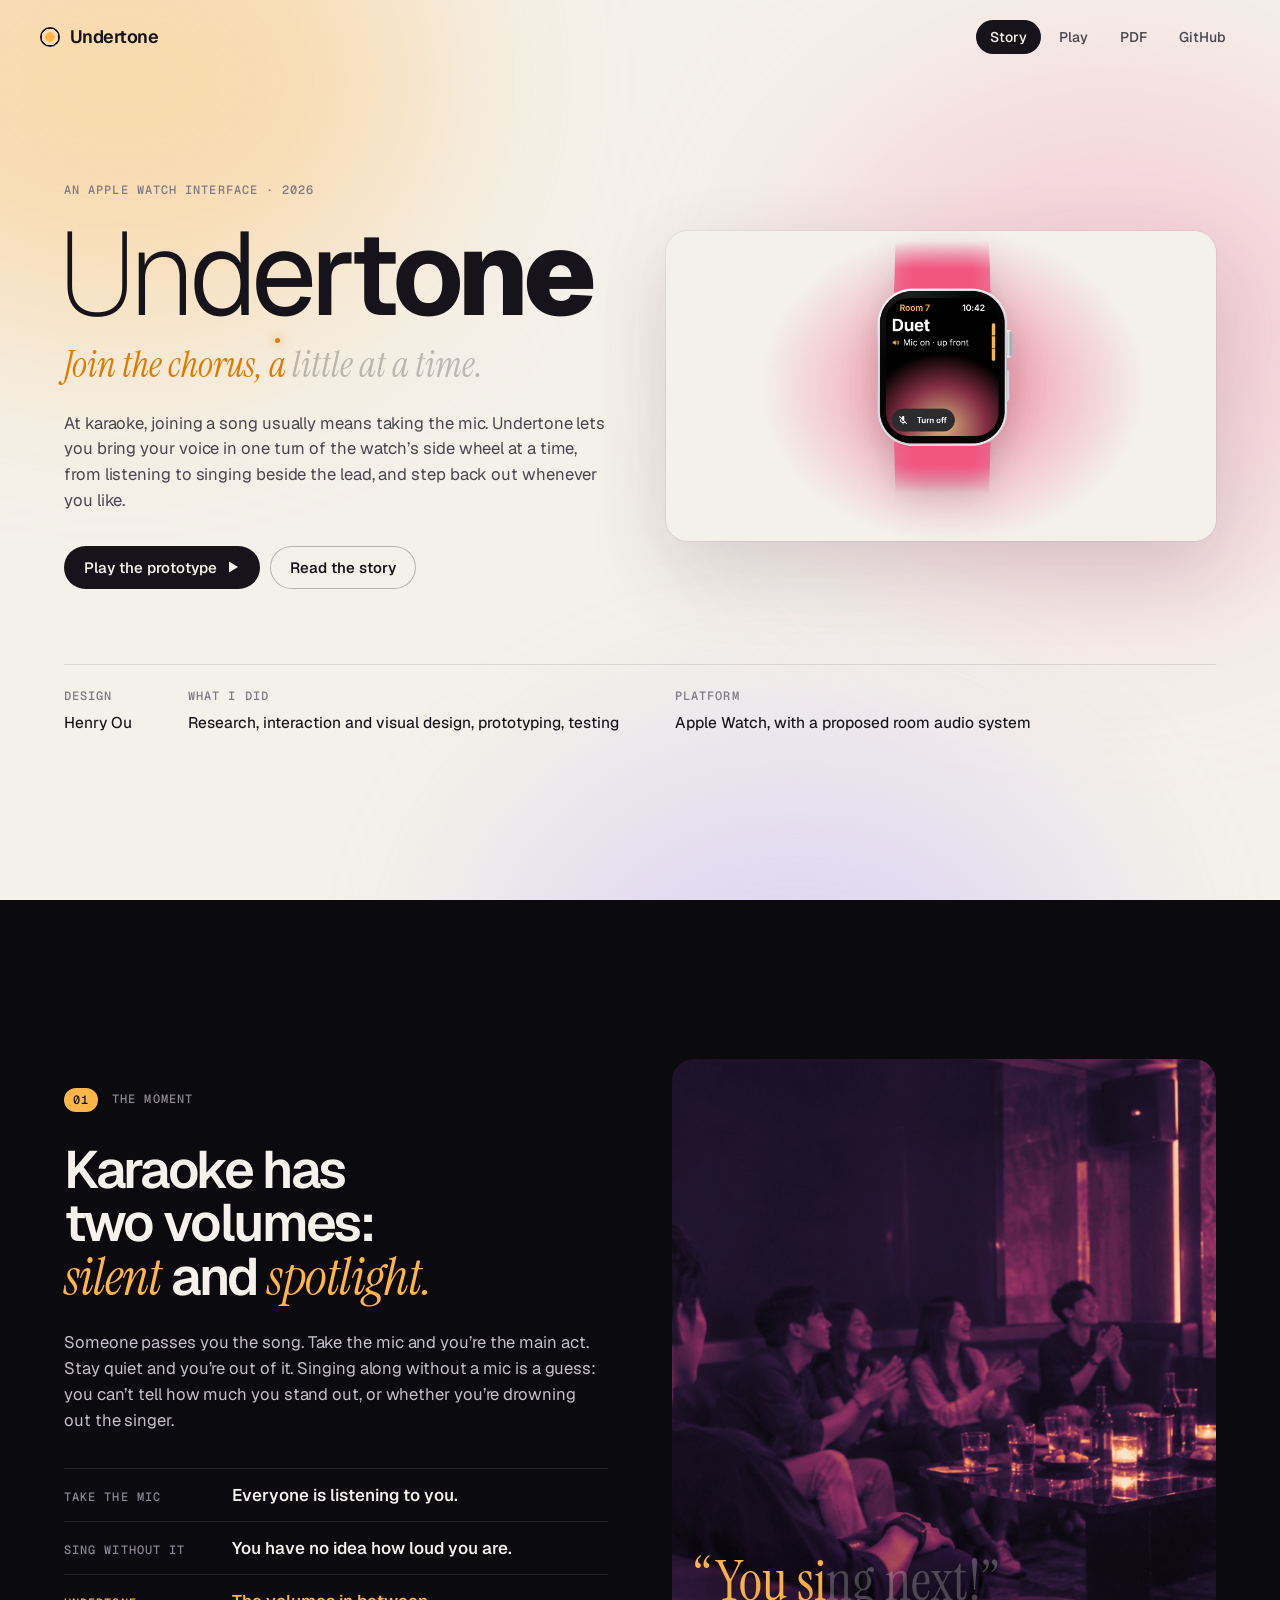
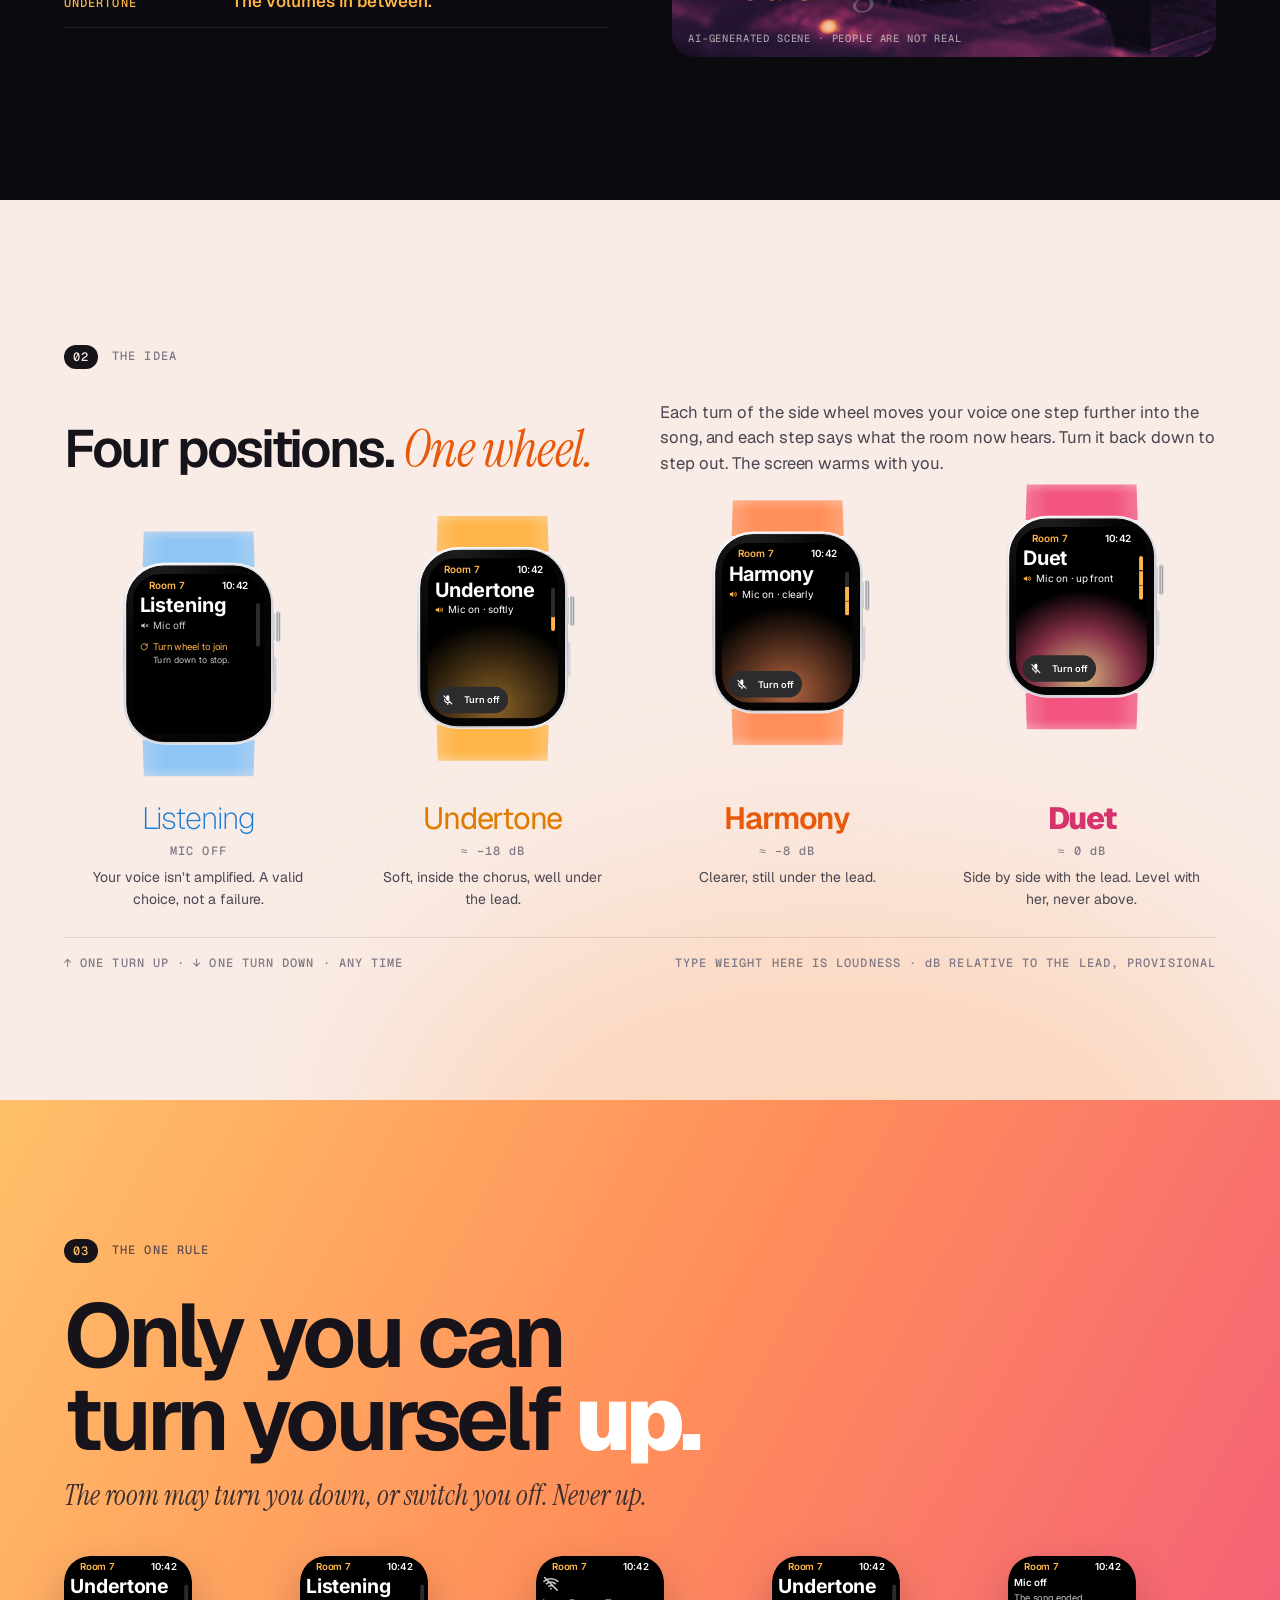
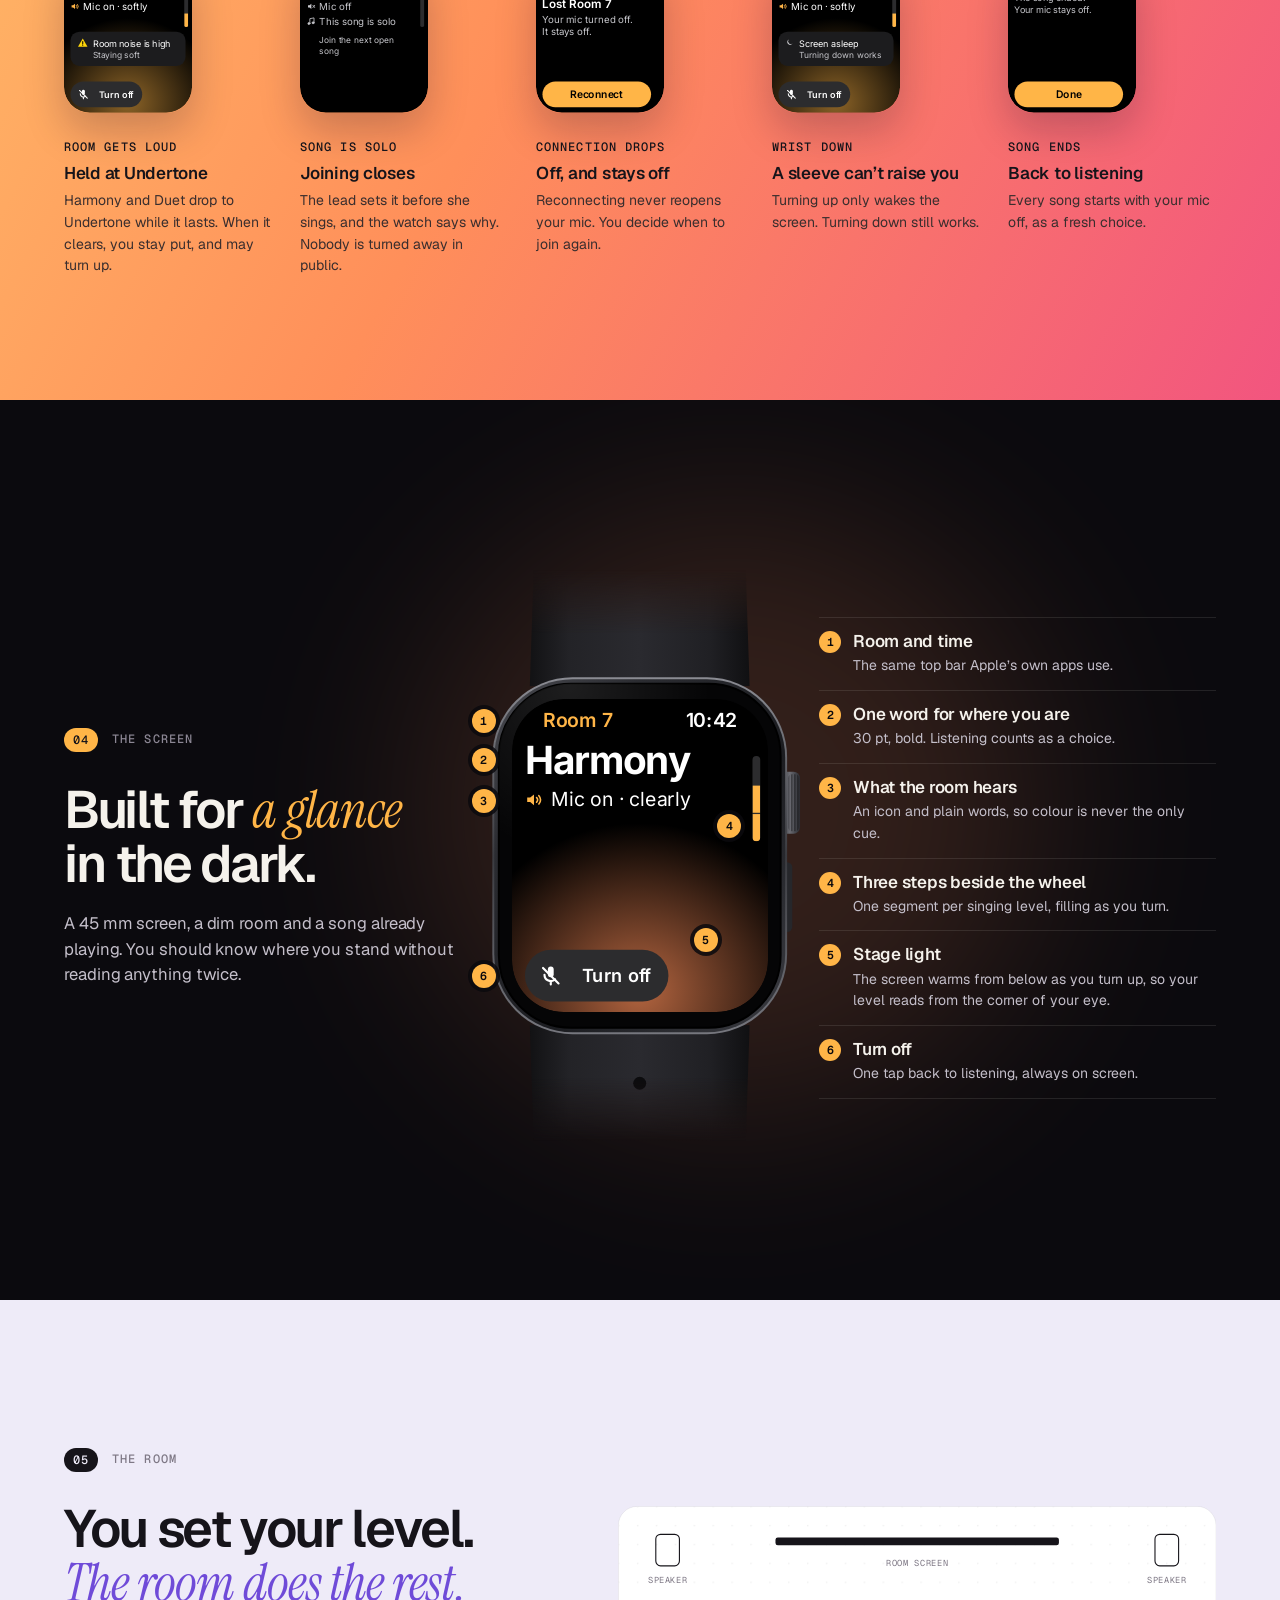
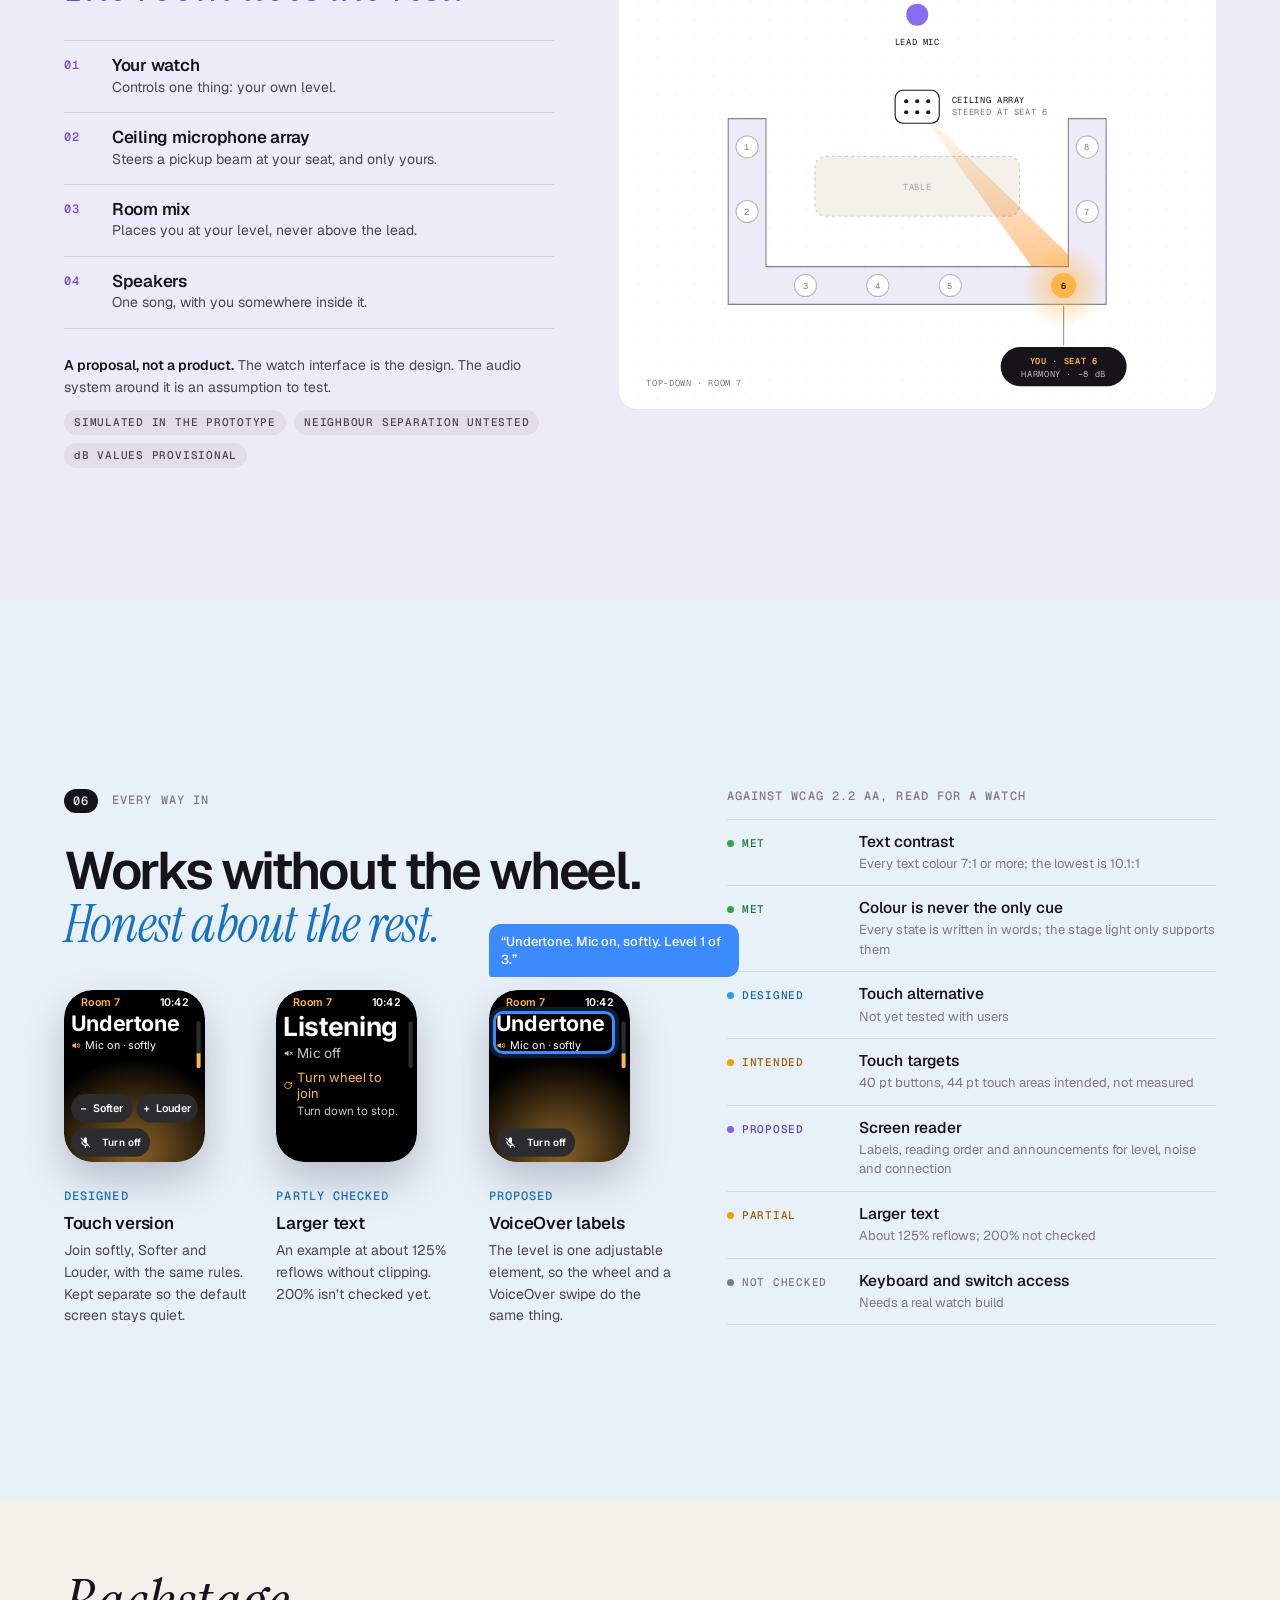
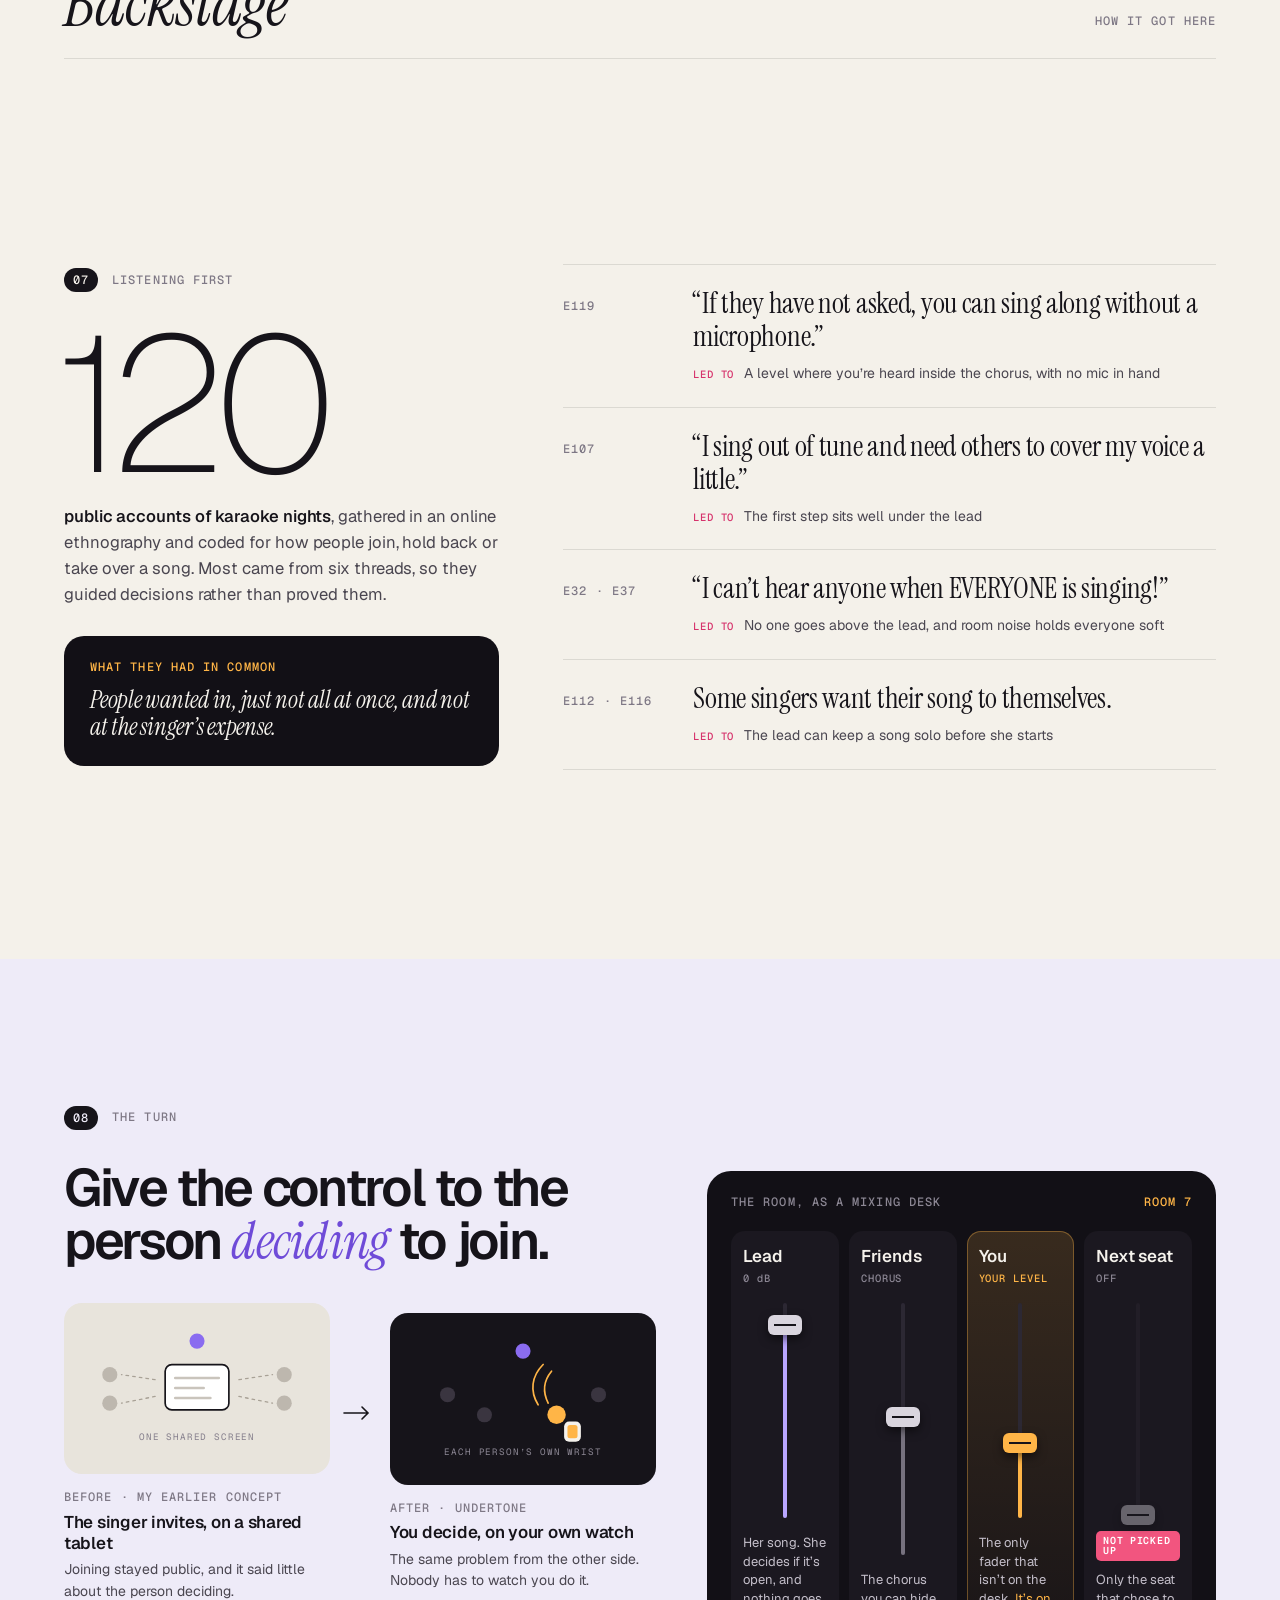
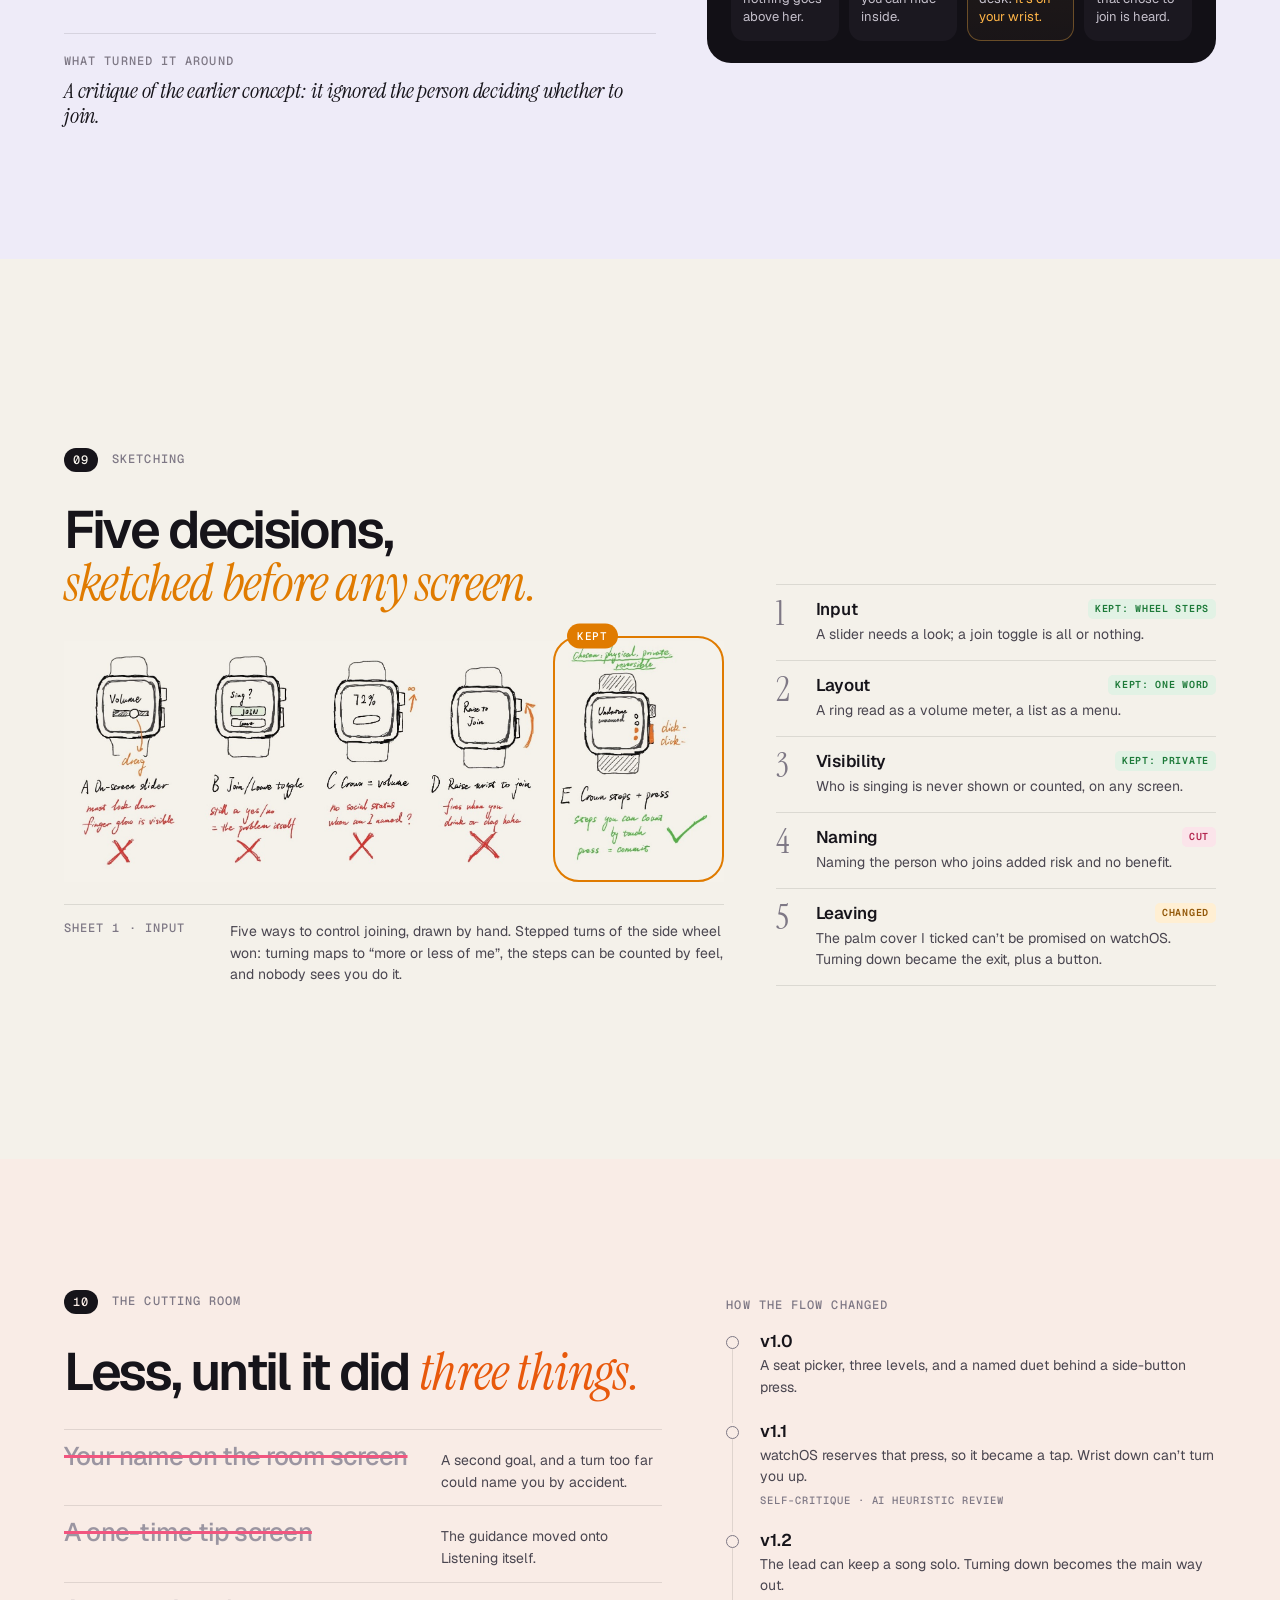
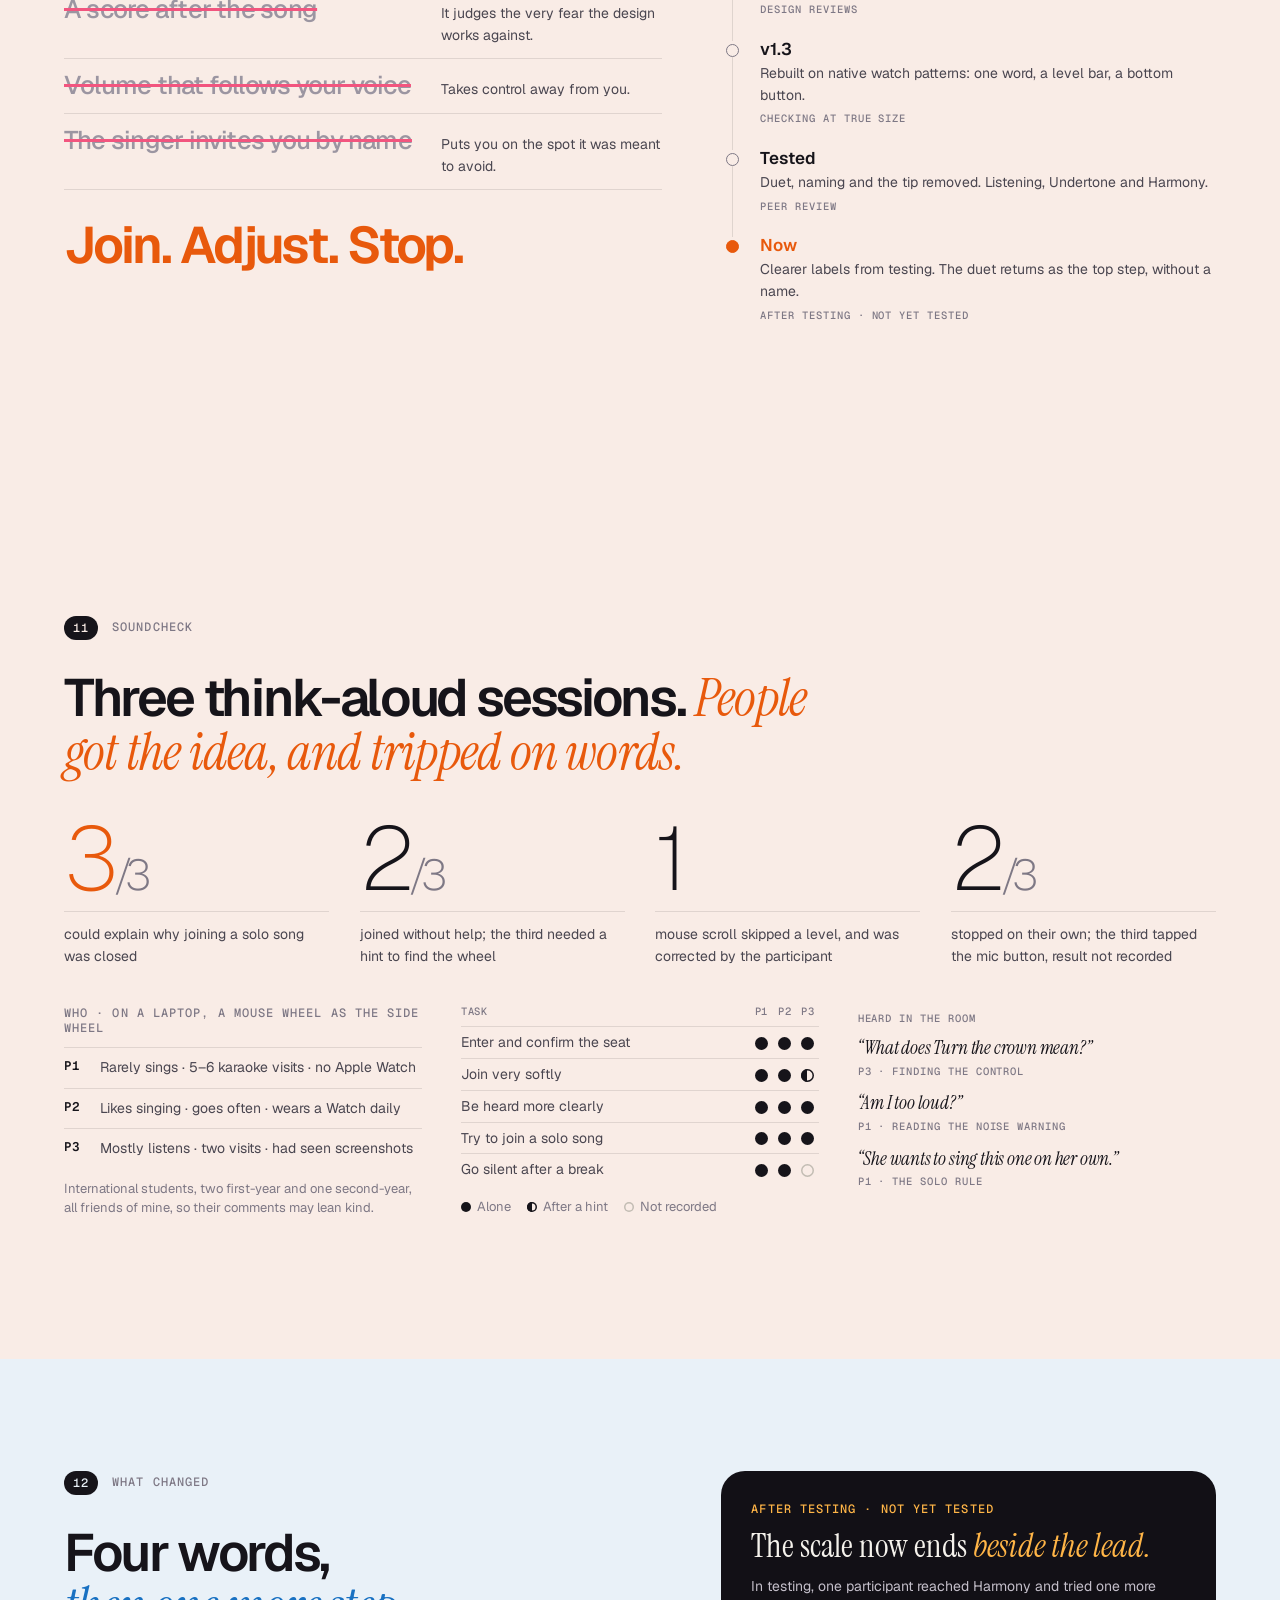
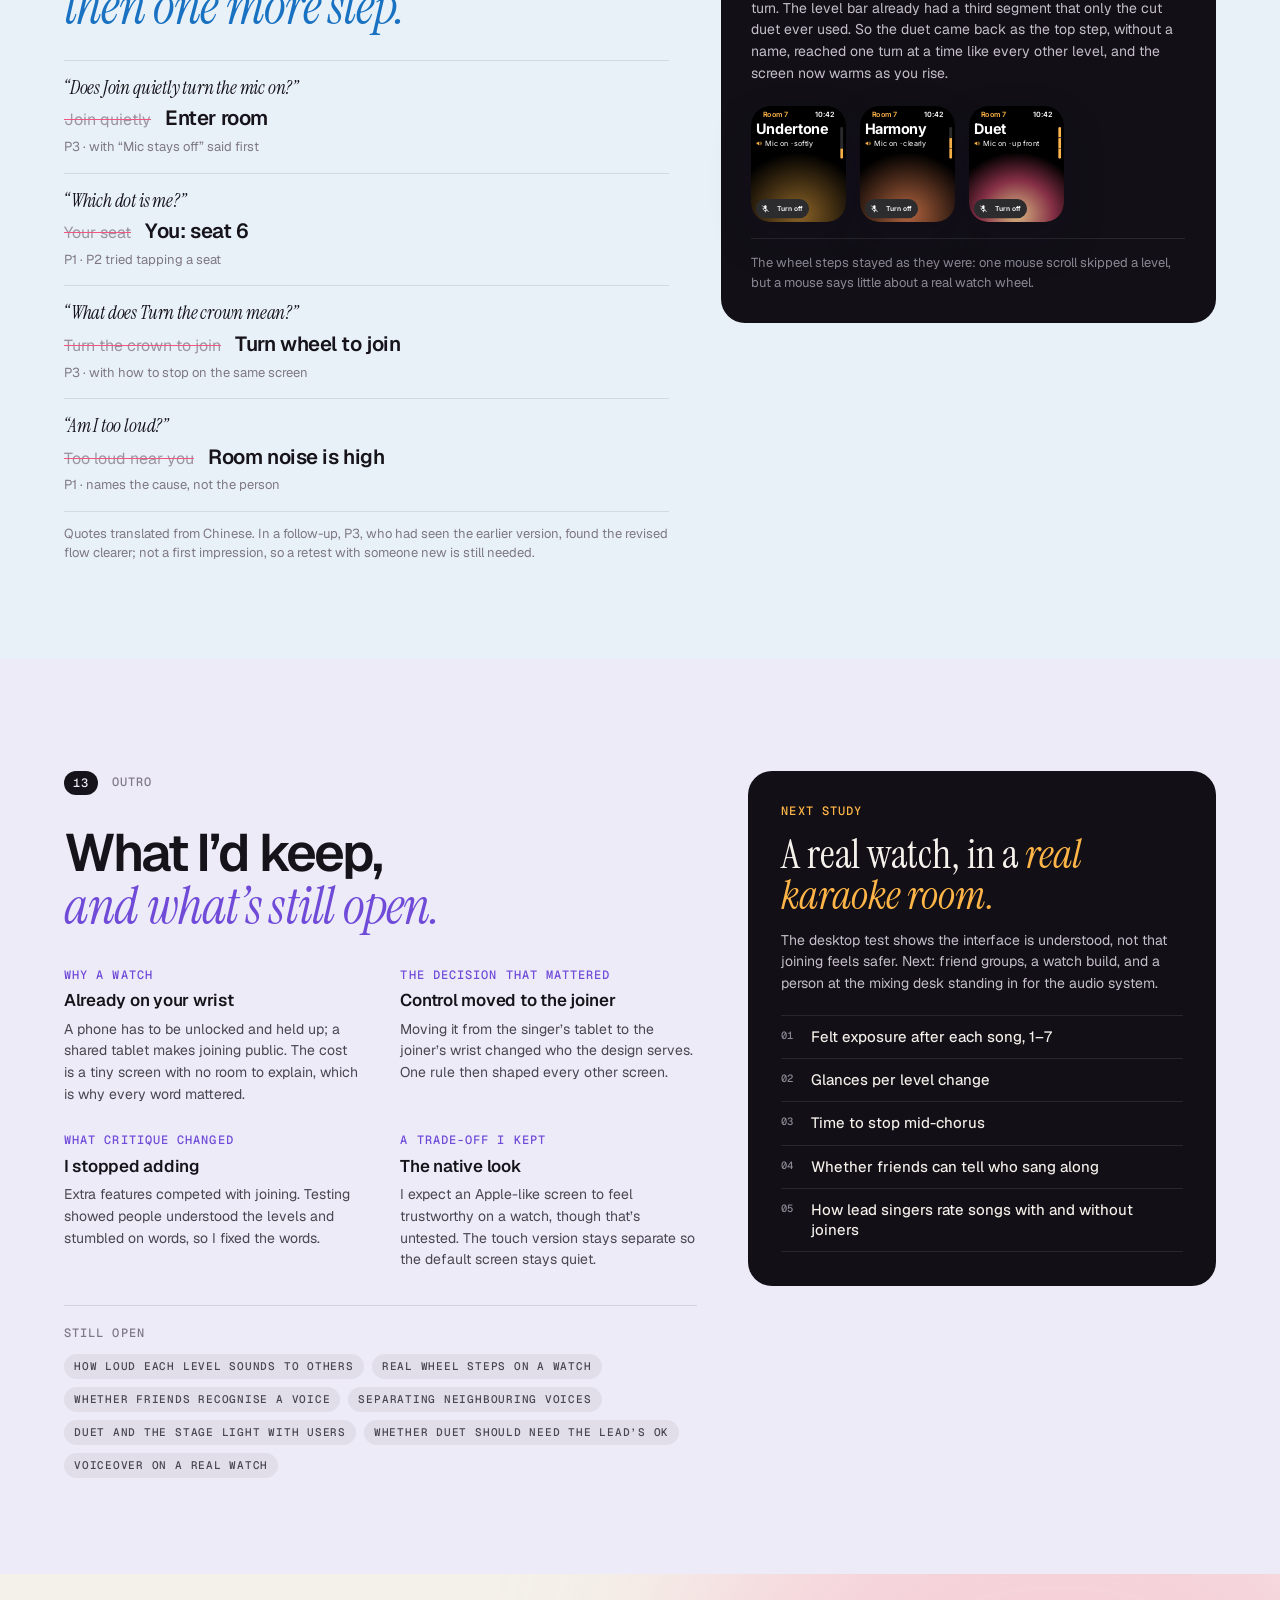
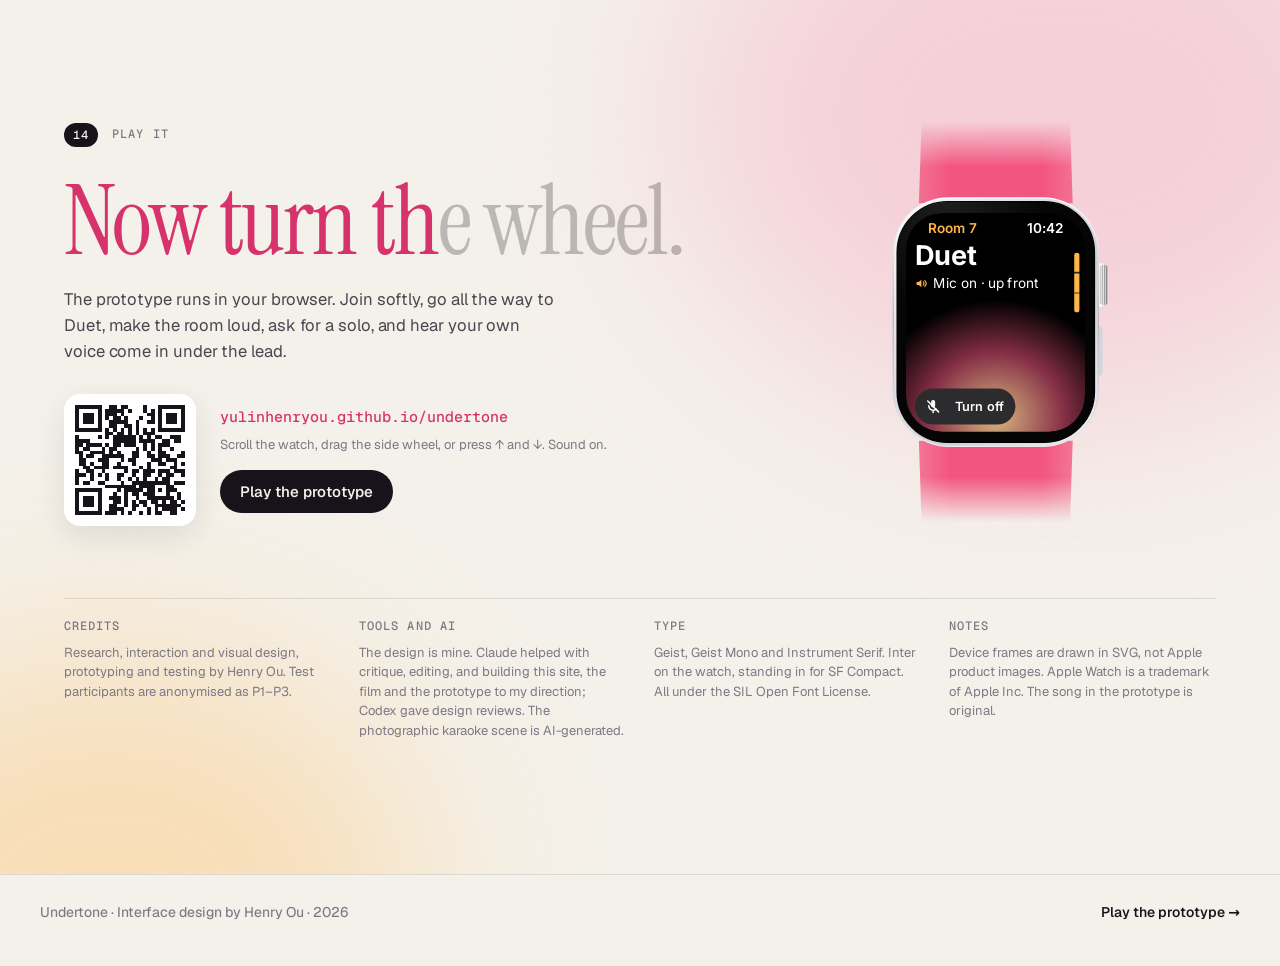
==== docs/index.html @ c82d3eff "Undertone: an Apple Watch interface for joining karaoke a little at a time The story (docs/index.htm" ====
<!doctype html>
<html lang="en">
<head>
<meta charset="utf-8">
<meta name="viewport" content="width=device-width, initial-scale=1">
<title>Undertone · Join the chorus, a little at a time</title>
<meta name="description" content="Undertone is an Apple Watch interface for karaoke. Turn the side wheel to bring your voice into a song one step at a time, from listening to singing beside the lead. A case study by Henry Ou.">
<meta name="author" content="Henry Ou">
<meta property="og:title" content="Undertone · Join the chorus, a little at a time">
<meta property="og:description" content="An Apple Watch interface for karaoke, designed by Henry Ou. Four positions, one wheel, and only you can turn yourself up.">
<meta property="og:image" content="https://yulinhenryou.github.io/undertone/assets/img/og.png">
<meta property="og:url" content="https://yulinhenryou.github.io/undertone/">
<meta name="twitter:card" content="summary_large_image">
<link rel="icon" href="data:image/svg+xml,%3Csvg xmlns='http://www.w3.org/2000/svg' viewBox='0 0 32 32'%3E%3Ccircle cx='16' cy='16' r='15' fill='%230B0A0E'/%3E%3Ccircle cx='16' cy='16' r='6' fill='%23FFB547'/%3E%3C/svg%3E">
<link rel="stylesheet" href="assets/fonts.css">
<link rel="stylesheet" href="assets/site.css">
<link rel="stylesheet" href="assets/story.css">
</head>
<body class="story">
<header class="top lt">
  <a class="brand" href="./"><i></i>Undertone</a>
  <nav><a class="act" href="./">Story</a><a href="play/">Play</a><a href="undertone-case-study.pdf">PDF</a><a href="https://github.com/yulinhenryou/undertone">GitHub</a></nav>
</header>

<main>

<!-- 00 · COVER -->
<section class="sec light s-cover" id="top">
  <div class="glow" style="width:640px;height:520px;left:-200px;top:-180px;background:#FFC069;opacity:.45"></div>
  <div class="glow" style="width:620px;height:520px;right:-140px;top:8%;background:#F7A8C4;opacity:.42"></div>
  <div class="glow" style="width:620px;height:460px;left:38%;bottom:-300px;background:#B9A6FF;opacity:.32"></div>
  <div class="in">
    <div>
      <p class="mono">An Apple Watch interface · 2026</p>
      <h1 class="h1 vol" data-from="140" data-to="860">Undertone</h1>
      <p class="tagline ky" data-fill=".52">Join the chorus, a little at a time.</p>
      <p class="lede">At karaoke, joining a song usually means taking the mic. Undertone lets you bring your voice in one turn of the watch’s side wheel at a time, from listening to singing beside the lead, and step back out whenever you like.</p>
      <div class="btns web"><a class="btn" href="play/">Play the prototype <svg viewBox="0 0 14 14" fill="currentColor"><path d="M3 1.5v11l9-5.5z"/></svg></a><a class="btn ghost" href="#moment">Read the story</a></div>
    </div>
    <div>
      <div class="film"><video id="film" src="assets/film/undertone.mp4" poster="assets/film/poster.jpg" autoplay muted loop playsinline aria-label="A 34-second film of Undertone: the watch turns from Listening to Undertone, Harmony and Duet, the room gets loud, then back to listening."></video></div>
    </div>
    <div class="meta"><div><span class="mono">Design</span><b>Henry Ou</b></div><div><span class="mono">What I did</span><b>Research, interaction and visual design, prototyping, testing</b></div><div><span class="mono">Platform</span><b>Apple Watch, with a proposed room audio system</b></div></div>
  </div>
</section>

<!-- 01 · THE MOMENT -->
<section class="sec s-moment" id="moment">
  <div class="in">
    <div class="rv">
      <div class="lab"><b>01</b><span class="mono">The moment</span></div>
      <h2 class="h2">Karaoke has two volumes: <em>silent</em> and <em>spotlight.</em></h2>
      <p class="lede">Someone passes you the song. Take the mic and you’re the main act. Stay quiet and you’re out of it. Singing along without a mic is a guess: you can’t tell how much you stand out, or whether you’re drowning out the singer.</p>
      <div class="opts">
        <div class="opt"><span class="mono">Take the mic</span><b>Everyone is listening to you.</b></div>
        <div class="opt"><span class="mono">Sing without it</span><b>You have no idea how loud you are.</b></div>
        <div class="opt y"><span class="mono" style="color:var(--amber)">Undertone</span><b>The volumes in between.</b></div>
      </div>
    </div>
    <div class="ph rv"><p class="lyr ky" data-fill=".42" data-ball="no">“You sing next!”</p><span class="ai">AI-generated scene · people are not real</span></div>
  </div>
</section>

<!-- 02 · FOUR POSITIONS -->
<section class="sec light t-blush s-idea" id="idea">
  <div class="glow" style="width:900px;height:520px;left:30%;bottom:-300px;background:#FFB27A;opacity:.35"></div>
  <div class="in">
    <div class="lab"><b>02</b><span class="mono">The idea</span></div>
    <div class="head rv">
      <h2 class="h2">Four positions. <em>One wheel.</em></h2>
      <p class="lede">Each turn of the side wheel moves your voice one step further into the song, and each step says what the room now hears. Turn it back down to step out. The screen warms with you.</p>
    </div>
    <div class="stairs">
      <div class="st rv"><div data-s="listening" data-device="1" data-light="1" data-band="#8EC5F5"></div><p class="nm" style="font-weight:200;color:#1C7ED6">Listening</p><p class="mono db">Mic off</p><p class="body">Your voice isn’t amplified. A valid choice, not a failure.</p></div>
      <div class="st rv"><div data-s="undertone" data-device="1" data-light="1" data-band="#FFB547"></div><p class="nm" style="font-weight:420;color:#E07B00">Undertone</p><p class="mono db">≈ −18 <span class="dbu">dB</span></p><p class="body">Soft, inside the chorus, well under the lead.</p></div>
      <div class="st rv"><div data-s="harmony" data-device="1" data-light="1" data-band="#FF8F5A"></div><p class="nm" style="font-weight:620;color:#E8590C">Harmony</p><p class="mono db">≈ −8 <span class="dbu">dB</span></p><p class="body">Clearer, still under the lead.</p></div>
      <div class="st rv"><div data-s="duet" data-device="1" data-light="1" data-band="#F2557F"></div><p class="nm" style="font-weight:840;color:#D6336C">Duet</p><p class="mono db">≈ 0 <span class="dbu">dB</span></p><p class="body">Side by side with the lead. Level with her, never above.</p></div>
    </div>
    <div class="turns"><span class="mono">↑ One turn up · ↓ One turn down · Any time</span><span class="mono">Type weight here is loudness · <span class="dbu">dB</span> relative to the lead, provisional</span></div>
  </div>
</section>

<!-- 03 · THE RULE -->
<section class="sec hot s-rule" id="rule">
  <div class="in">
    <div class="lab"><b>03</b><span class="mono">The one rule</span></div>
    <h2 class="big rv">Only you can<br>turn yourself <span>up.</span></h2>
    <p class="sub rv">The room may turn you down, or switch you off. Never up.</p>
    <div class="cases">
      <div class="case rv"><div data-s="noise" class="scr"></div><p class="mono">Room gets loud</p><p class="h3">Held at Undertone</p><p class="body">Harmony and Duet drop to Undertone while it lasts. When it clears, you stay put, and may turn up.</p></div>
      <div class="case rv"><div data-s="solo" class="scr"></div><p class="mono">Song is solo</p><p class="h3">Joining closes</p><p class="body">The lead sets it before she sings, and the watch says why. Nobody is turned away in public.</p></div>
      <div class="case rv"><div data-s="lost" class="scr"></div><p class="mono">Connection drops</p><p class="h3">Off, and stays off</p><p class="body">Reconnecting never reopens your mic. You decide when to join again.</p></div>
      <div class="case rv"><div data-s="wrist" class="scr"></div><p class="mono">Wrist down</p><p class="h3">A sleeve can’t raise you</p><p class="body">Turning up only wakes the screen. Turning down still works.</p></div>
      <div class="case rv"><div data-s="ended" class="scr"></div><p class="mono">Song ends</p><p class="h3">Back to listening</p><p class="body">Every song starts with your mic off, as a fresh choice.</p></div>
    </div>
  </div>
</section>

<!-- 04 · ANATOMY -->
<section class="sec s-anat" id="screen">
  <div class="glow" style="width:620px;height:600px;left:33%;top:12%;background:#FF8F5A;opacity:.16"></div>
  <div class="in">
    <div class="rv">
      <div class="lab"><b>04</b><span class="mono">The screen</span></div>
      <h2 class="h2">Built for <em>a glance</em> in the dark.</h2>
      <p class="lede">A 45 mm screen, a dim room and a song already playing. You should know where you stand without reading anything twice.</p>
    </div>
    <div class="w rv">
      <div data-s="harmony" data-device="1"></div>
      <span class="mk" style="left:calc(var(--w)*-22/198);top:calc(var(--w)*17/198)">1</span>
      <span class="mk" style="left:calc(var(--w)*-22/198);top:calc(var(--w)*47/198)">2</span>
      <span class="mk" style="left:calc(var(--w)*-22/198);top:calc(var(--w)*79/198)">3</span>
      <span class="mk" style="left:calc(var(--w)*168/198);top:calc(var(--w)*98/198)">4</span>
      <span class="mk" style="left:calc(var(--w)*150/198);top:calc(var(--w)*186/198)">5</span>
      <span class="mk" style="left:calc(var(--w)*-22/198);top:calc(var(--w)*214/198)">6</span>
    </div>
    <ol class="rv">
      <li><i>1</i><div><p class="h3">Room and time</p><p class="body">The same top bar Apple’s own apps use.</p></div></li>
      <li><i>2</i><div><p class="h3">One word for where you are</p><p class="body">30 pt, bold. Listening counts as a choice.</p></div></li>
      <li><i>3</i><div><p class="h3">What the room hears</p><p class="body">An icon and plain words, so colour is never the only cue.</p></div></li>
      <li><i>4</i><div><p class="h3">Three steps beside the wheel</p><p class="body">One segment per singing level, filling as you turn.</p></div></li>
      <li><i>5</i><div><p class="h3">Stage light</p><p class="body">The screen warms from below as you turn up, so your level reads from the corner of your eye.</p></div></li>
      <li><i>6</i><div><p class="h3">Turn off</p><p class="body">One tap back to listening, always on screen.</p></div></li>
    </ol>
  </div>
</section>

<!-- 05 · THE ROOM -->
<section class="sec light t-lilac s-sys" id="room">
  <div class="in">
    <div class="rv">
      <div class="lab"><b>05</b><span class="mono">The room</span></div>
      <h2 class="h2 nb">You set your level.<br><em>The room does the rest.</em></h2>
      <div class="steps">
        <div class="s"><span class="mono">01</span><div><p class="h3">Your watch</p><p class="body">Controls one thing: your own level.</p></div></div>
        <div class="s"><span class="mono">02</span><div><p class="h3">Ceiling microphone array</p><p class="body">Steers a pickup beam at your seat, and only yours.</p></div></div>
        <div class="s"><span class="mono">03</span><div><p class="h3">Room mix</p><p class="body">Places you at your level, never above the lead.</p></div></div>
        <div class="s"><span class="mono">04</span><div><p class="h3">Speakers</p><p class="body">One song, with you somewhere inside it.</p></div></div>
      </div>
      <div class="hon"><p class="body"><b style="color:var(--ink);font-weight:580">A proposal, not a product.</b> The watch interface is the design. The audio system around it is an assumption to test.</p>
        <div class="tags"><span class="tag">Simulated in the prototype</span><span class="tag">Neighbour separation untested</span><span class="tag"><span><span class="dbu">dB</span> values provisional</span></span></div></div>
    </div>
    <svg class="rv plan" viewBox="0 0 760 640" fill="none" font-family="Geist Mono" font-size="11" letter-spacing=".8" role="img" aria-label="Top-down plan of a karaoke room: a ceiling microphone array steers a beam at seat 6 only.">
      <defs>
        <pattern id="dots" width="24" height="24" patternUnits="userSpaceOnUse"><circle cx="1" cy="1" r="1" fill="#16141A" fill-opacity=".08"/></pattern>
        <linearGradient id="beam" x1="0" y1="0" x2="0" y2="1"><stop offset="0" stop-color="#FF9F43" stop-opacity=".05"/><stop offset="1" stop-color="#FF9F43" stop-opacity=".6"/></linearGradient>
        <radialGradient id="seatg"><stop offset="0" stop-color="#FFB547" stop-opacity=".6"/><stop offset="1" stop-color="#FFB547" stop-opacity="0"/></radialGradient>
      </defs>
      <rect x=".5" y=".5" width="759" height="639" rx="24" fill="#FFFFFF" stroke="#16141A" stroke-opacity=".08"/>
      <rect x="1" y="1" width="758" height="638" rx="24" fill="url(#dots)"/>
      <rect x="200" y="40" width="360" height="10" rx="3" fill="#16141A"/>
      <text x="380" y="76" text-anchor="middle" fill="#7E7885">ROOM SCREEN</text>
      <g stroke="#16141A" stroke-width="1.4"><rect x="48" y="36" width="30" height="40" rx="6"/><rect x="682" y="36" width="30" height="40" rx="6"/></g>
      <text x="63" y="98" text-anchor="middle" fill="#7E7885">SPEAKER</text><text x="697" y="98" text-anchor="middle" fill="#7E7885">SPEAKER</text>
      <circle cx="380" cy="138" r="14" fill="#8A6CF0"/><text x="380" y="176" text-anchor="middle" fill="#16141A">LEAD MIC</text>
      <rect x="352" y="234" width="56" height="42" rx="10" fill="#FFFFFF" stroke="#16141A" stroke-width="1.4"/>
      <g fill="#16141A"><circle cx="366" cy="248" r="2.6"/><circle cx="380" cy="248" r="2.6"/><circle cx="394" cy="248" r="2.6"/><circle cx="366" cy="262" r="2.6"/><circle cx="380" cy="262" r="2.6"/><circle cx="394" cy="262" r="2.6"/></g>
      <text x="424" y="250" fill="#16141A">CEILING ARRAY</text><text x="424" y="266" fill="#7E7885">STEERED AT SEAT 6</text>
      <rect x="250" y="318" width="260" height="76" rx="14" fill="#F4F1EA" stroke="#16141A" stroke-opacity=".18" stroke-width="1.4" stroke-dasharray="4 4"/>
      <text x="380" y="361" text-anchor="middle" fill="#A8A2AE">TABLE</text>
      <polygon points="380,256 534,470 600,470" fill="url(#beam)" style="mix-blend-mode:multiply"/>
      <path d="M140 270h48v188h384V270h48v236H140z" fill="#EEEBF8" stroke="#16141A" stroke-opacity=".5" stroke-width="1.4"/>
      <g fill="#FFFFFF" stroke="#16141A" stroke-opacity=".28" stroke-width="1.3"><circle cx="164" cy="306" r="14"/><circle cx="164" cy="388" r="14"/><circle cx="238" cy="482" r="14"/><circle cx="330" cy="482" r="14"/><circle cx="422" cy="482" r="14"/><circle cx="596" cy="388" r="14"/><circle cx="596" cy="306" r="14"/></g>
      <g text-anchor="middle" fill="#7E7885"><text x="164" y="310">1</text><text x="164" y="392">2</text><text x="238" y="486">3</text><text x="330" y="486">4</text><text x="422" y="486">5</text><text x="596" y="392">7</text><text x="596" y="310">8</text></g>
      <circle cx="566" cy="482" r="54" fill="url(#seatg)"/>
      <circle cx="566" cy="482" r="16" fill="#FFB547"/><text x="566" y="486" text-anchor="middle" fill="#16141A" font-weight="600">6</text>
      <path d="M566 508v50" stroke="#16141A" stroke-opacity=".5" stroke-width="1.2"/>
      <g transform="translate(486 560)"><rect width="160" height="50" rx="25" fill="#16141A"/><text x="80" y="22" text-anchor="middle" fill="#FFB547" font-weight="600">YOU · SEAT 6</text><text x="80" y="38" text-anchor="middle" fill="#B9B4BF">HARMONY · −8 dB</text></g>
      <text x="36" y="610" fill="#7E7885">TOP-DOWN · ROOM 7</text>
    </svg>
  </div>
</section>

<!-- 06 · EVERY WAY IN -->
<section class="sec light t-sky s-acc" id="access">
  <div class="in">
    <div>
      <div class="lab"><b>06</b><span class="mono">Every way in</span></div>
      <h2 class="h2 nb rv">Works without the wheel.<br><em>Honest about the rest.</em></h2>
      <div class="ws">
        <div class="wv rv"><div data-s="touch" class="scr" style="--w:clamp(120px,11vw,176px)"></div><p class="mono">Designed</p><p class="h3">Touch version</p><p class="body">Join softly, Softer and Louder, with the same rules. Kept separate so the default screen stays quiet.</p></div>
        <div class="wv rv"><div data-s="large" class="scr" style="--w:clamp(120px,11vw,176px)"></div><p class="mono">Partly checked</p><p class="h3">Larger text</p><p class="body">An example at about 125% reflows without clipping. 200% isn’t checked yet.</p></div>
        <div class="wv rv"><div data-s="undertone" class="scr" style="--w:clamp(120px,11vw,176px)"></div><span class="vo-ring"></span><span class="vo-bub">“Undertone. Mic on, softly. Level 1 of 3.”</span><p class="mono">Proposed</p><p class="h3">VoiceOver labels</p><p class="body">The level is one adjustable element, so the wheel and a VoiceOver swipe do the same thing.</p></div>
      </div>
    </div>
    <div class="rv">
      <p class="mono" style="margin-bottom:14px">Against WCAG 2.2 AA, read for a watch</p>
      <div class="row"><span class="st" style="color:#1D7A39"><i style="background:#2FA44F"></i>Met</span><div><b>Text contrast</b><p class="small">Every text colour 7:1 or more; the lowest is 10.1:1</p></div></div>
      <div class="row"><span class="st" style="color:#1D7A39"><i style="background:#2FA44F"></i>Met</span><div><b>Colour is never the only cue</b><p class="small">Every state is written in words; the stage light only supports them</p></div></div>
      <div class="row"><span class="st" style="color:#1864AB"><i style="background:#339AF0"></i>Designed</span><div><b>Touch alternative</b><p class="small">Not yet tested with users</p></div></div>
      <div class="row"><span class="st" style="color:#A35A00"><i style="background:#F59F00"></i>Intended</span><div><b>Touch targets</b><p class="small">40 pt buttons, 44 pt touch areas intended, not measured</p></div></div>
      <div class="row"><span class="st" style="color:#5F3DC4"><i style="background:#845EF7"></i>Proposed</span><div><b>Screen reader</b><p class="small">Labels, reading order and announcements for level, noise and connection</p></div></div>
      <div class="row"><span class="st" style="color:#A35A00"><i style="background:#F59F00"></i>Partial</span><div><b>Larger text</b><p class="small">About 125% reflows; 200% not checked</p></div></div>
      <div class="row"><span class="st" style="color:var(--ink3)"><i style="background:var(--ink3)"></i>Not checked</span><div><b>Keyboard and switch access</b><p class="small">Needs a real watch build</p></div></div>
    </div>
  </div>
</section>

<div class="part light web"><div class="in"><p>Backstage</p><span class="mono">How it got here</span></div></div>

<!-- 07 · RESEARCH -->
<section class="sec light t-rose s-res" id="research">
  <div class="in">
    <div class="rv">
      <div class="lab"><b>07</b><span class="mono">Listening first</span></div>
      <p class="n">120</p>
      <p class="lede"><b>public accounts of karaoke nights</b>, gathered in an online ethnography and coded for how people join, hold back or take over a song. Most came from six threads, so they guided decisions rather than proved them.</p>
      <div class="ins island"><p class="mono">What they had in common</p><p class="quote">People wanted in, just not all at once, and not at the singer’s expense.</p></div>
    </div>
    <div class="rv">
      <div class="q"><span class="mono">E119</span><div><p class="quote">“If they have not asked, you can sing along without a microphone.”</p><p class="body"><em>Led to</em>A level where you’re heard inside the chorus, with no mic in hand</p></div></div>
      <div class="q"><span class="mono">E107</span><div><p class="quote">“I sing out of tune and need others to cover my voice a little.”</p><p class="body"><em>Led to</em>The first step sits well under the lead</p></div></div>
      <div class="q"><span class="mono">E32 · E37</span><div><p class="quote">“I can’t hear anyone when EVERYONE is singing!”</p><p class="body"><em>Led to</em>No one goes above the lead, and room noise holds everyone soft</p></div></div>
      <div class="q"><span class="mono">E112 · E116</span><div><p class="quote">Some singers want their song to themselves.</p><p class="body"><em>Led to</em>The lead can keep a song solo before she starts</p></div></div>
    </div>
  </div>
</section>

<!-- 08 · THE TURN -->
<section class="sec light t-lilac s-turn" id="turn">
  <div class="in">
    <div class="rv">
      <div class="lab"><b>08</b><span class="mono">The turn</span></div>
      <h2 class="h2">Give the control to the person <em>deciding</em> to join.</h2>
      <div class="pair">
        <div>
          <div class="v"><svg class="d" viewBox="0 0 260 150" fill="none" stroke-linecap="round">
            <rect x="92" y="46" width="76" height="54" rx="8" fill="#fff" stroke="#16141A" stroke-width="2"/><path d="M104 62h52M104 74h34M104 86h42" stroke="#C9C4BC" stroke-width="3"/>
            <circle cx="130" cy="18" r="9" fill="#8A6CF0"/>
            <g fill="#BDB7AE"><circle cx="26" cy="58" r="9"/><circle cx="26" cy="92" r="9"/><circle cx="234" cy="58" r="9"/><circle cx="234" cy="92" r="9"/></g>
            <path d="M80 64 40 58M80 84 40 92M180 64 220 58M180 84 220 92" stroke="#A8A196" stroke-width="1.6" stroke-dasharray="3 5"/>
            <text x="130" y="136" text-anchor="middle" font-family="Geist Mono" font-size="11" letter-spacing="1" fill="#857F8C">ONE SHARED SCREEN</text></svg></div>
          <p class="mono">Before · my earlier concept</p><p class="h3">The singer invites, on a shared tablet</p><p class="body">Joining stayed public, and it said little about the person deciding.</p>
        </div>
        <svg width="30" height="16" viewBox="0 0 30 16" fill="none" stroke="#16141A" stroke-width="1.6" stroke-linecap="round" style="margin-top:-80px"><path d="M2 8h24M20 2l6 6-6 6"/></svg>
        <div>
          <div class="v on"><svg class="d" viewBox="0 0 260 150" fill="none" stroke-linecap="round">
            <circle cx="130" cy="18" r="9" fill="#8A6CF0"/>
            <g fill="#3A3540"><circle cx="40" cy="70" r="9"/><circle cx="220" cy="70" r="9"/><circle cx="84" cy="94" r="9"/></g>
            <circle cx="170" cy="94" r="11" fill="#FFB547"/><rect x="179" y="102" width="20" height="24" rx="6" fill="#F5F2EC"/><rect x="183" y="106" width="12" height="16" rx="3" fill="#FFB547"/>
            <path d="M160 80c-6-12-6-26 4-38M148 82c-10-16-8-34 6-48" stroke="#FFB547" stroke-width="2"/>
            <text x="130" y="142" text-anchor="middle" font-family="Geist Mono" font-size="11" letter-spacing="1" fill="#8C8794">EACH PERSON’S OWN WRIST</text></svg></div>
          <p class="mono">After · Undertone</p><p class="h3">You decide, on your own watch</p><p class="body">The same problem from the other side. Nobody has to watch you do it.</p>
        </div>
      </div>
      <div class="crit"><p class="mono">What turned it around</p><p class="quote">A critique of the earlier concept: it ignored the person deciding whether to join.</p></div>
    </div>
    <div class="desk island rv">
      <div style="display:flex;justify-content:space-between"><p class="mono">The room, as a mixing desk</p><p class="mono" style="color:var(--amber)">Room 7</p></div>
      <div class="strips">
        <div class="strip"><h4>Lead</h4><p class="mono">0 <span class="dbu">dB</span></p><div class="fd"><span class="tr"></span><span class="fl" style="height:90%;background:#B9A6FF"></span><span class="kn" style="top:10%"></span></div><p class="cap">Her song. She decides if it’s open, and nothing goes above her.</p></div>
        <div class="strip"><h4>Friends</h4><p class="mono">Chorus</p><div class="fd"><span class="tr"></span><span class="fl" style="height:55%;background:#77727F"></span><span class="kn" style="top:45%"></span></div><p class="cap">The chorus you can hide inside.</p></div>
        <div class="strip you"><h4>You</h4><p class="mono" style="color:var(--amber)">Your level</p><div class="fd"><span class="tr"></span><span class="fl" style="height:35%;background:#FFB547"></span><span class="kn" style="top:65%;background:#FFB547"></span></div><p class="cap">The only fader that isn’t on the desk. <span style="color:var(--amber)">It’s on your wrist.</span></p></div>
        <div class="strip"><h4>Next seat</h4><p class="mono">Off</p><div class="fd" style="opacity:.4"><span class="tr"></span><span class="kn" style="top:100%"></span></div><span class="mute">Not picked up</span><p class="cap">Only the seat that chose to join is heard.</p></div>
      </div>
    </div>
  </div>
</section>

<!-- 09 · SKETCHES -->
<section class="sec light s-sk" id="sketches">
  <div class="in">
    <div class="rv">
      <div class="lab"><b>09</b><span class="mono">Sketching</span></div>
      <h2 class="h2">Five decisions, <em>sketched before any screen.</em></h2>
      <div class="hero"><span class="ring"></span><span class="tag">Kept</span></div>
      <div class="cap"><span class="mono">Sheet 1 · Input</span><p class="body">Five ways to control joining, drawn by hand. Stepped turns of the side wheel won: turning maps to “more or less of me”, the steps can be counted by feel, and nobody sees you do it.</p></div>
    </div>
    <div class="rv">
      <div class="it"><span class="n">1</span><div><p class="h3">Input <span class="k y">Kept: wheel steps</span></p><p class="body">A slider needs a look; a join toggle is all or nothing.</p></div></div>
      <div class="it"><span class="n">2</span><div><p class="h3">Layout <span class="k y">Kept: one word</span></p><p class="body">A ring read as a volume meter, a list as a menu.</p></div></div>
      <div class="it"><span class="n">3</span><div><p class="h3">Visibility <span class="k y">Kept: private</span></p><p class="body">Who is singing is never shown or counted, on any screen.</p></div></div>
      <div class="it"><span class="n">4</span><div><p class="h3">Naming <span class="k x">Cut</span></p><p class="body">Naming the person who joins added risk and no benefit.</p></div></div>
      <div class="it"><span class="n">5</span><div><p class="h3">Leaving <span class="k c">Changed</span></p><p class="body">The palm cover I ticked can’t be promised on watchOS. Turning down became the exit, plus a button.</p></div></div>
    </div>
  </div>
</section>

<!-- 10 · CUTS -->
<section class="sec light t-blush s-cut" id="cuts">
  <div class="in">
    <div class="rv">
      <div class="lab"><b>10</b><span class="mono">The cutting room</span></div>
      <h2 class="h2">Less, until it did <em>three things.</em></h2>
      <div class="cuts">
        <div class="c"><s>Your name on the room screen</s><p class="body">A second goal, and a turn too far could name you by accident.</p></div>
        <div class="c"><s>A one-time tip screen</s><p class="body">The guidance moved onto Listening itself.</p></div>
        <div class="c"><s>A score after the song</s><p class="body">It judges the very fear the design works against.</p></div>
        <div class="c"><s>Volume that follows your voice</s><p class="body">Takes control away from you.</p></div>
        <div class="c"><s>The singer invites you by name</s><p class="body">Puts you on the spot it was meant to avoid.</p></div>
      </div>
      <p class="kept">Join. Adjust. Stop.</p>
    </div>
    <div class="vt rv">
      <p class="mono" style="margin-bottom:18px">How the flow changed</p>
      <div class="v"><i></i><b>v1.0</b><p class="body">A seat picker, three levels, and a named duet behind a side-button press.</p></div>
      <div class="v"><i></i><b>v1.1</b><p class="body">watchOS reserves that press, so it became a tap. Wrist down can’t turn you up.</p><p class="mono">Self-critique · AI heuristic review</p></div>
      <div class="v"><i></i><b>v1.2</b><p class="body">The lead can keep a song solo. Turning down becomes the main way out.</p><p class="mono">Design reviews</p></div>
      <div class="v"><i></i><b>v1.3</b><p class="body">Rebuilt on native watch patterns: one word, a level bar, a bottom button.</p><p class="mono">Checking at true size</p></div>
      <div class="v"><i></i><b>Tested</b><p class="body">Duet, naming and the tip removed. Listening, Undertone and Harmony.</p><p class="mono">Peer review</p></div>
      <div class="v fin"><i></i><b>Now</b><p class="body">Clearer labels from testing. The duet returns as the top step, without a name.</p><p class="mono">After testing · not yet tested</p></div>
    </div>
  </div>
</section>

<!-- 11 · TESTING -->
<section class="sec light t-blush s-test" id="testing">
  <div class="in">
    <div class="lab"><b>11</b><span class="mono">Soundcheck</span></div>
    <h2 class="h2 rv">Three think-aloud sessions. <em>People got the idea, and tripped on words.</em></h2>
    <div class="meters rv">
      <div class="m hi"><b>3<small>/3</small></b><p class="body">could explain why joining a solo song was closed</p></div>
      <div class="m"><b>2<small>/3</small></b><p class="body">joined without help; the third needed a hint to find the wheel</p></div>
      <div class="m"><b>1</b><p class="body">mouse scroll skipped a level, and was corrected by the participant</p></div>
      <div class="m"><b>2<small>/3</small></b><p class="body">stopped on their own; the third tapped the mic button, result not recorded</p></div>
    </div>
    <div class="lower rv">
      <div class="who"><p class="mono" style="margin-bottom:10px">Who · on a laptop, a mouse wheel as the side wheel</p>
        <div><b>P1</b><span class="body">Rarely sings · 5–6 karaoke visits · no Apple Watch</span></div>
        <div><b>P2</b><span class="body">Likes singing · goes often · wears a Watch daily</span></div>
        <div><b>P3</b><span class="body">Mostly listens · two visits · had seen screenshots</span></div>
        <p class="small" style="margin-top:10px">International students, two first-year and one second-year, all friends of mine, so their comments may lean kind.</p></div>
      <div><table>
        <tr><th>Task</th><th>P1</th><th>P2</th><th>P3</th></tr>
        <tr><td>Enter and confirm the seat</td><td><i class="dt"></i></td><td><i class="dt"></i></td><td><i class="dt"></i></td></tr>
        <tr><td>Join very softly</td><td><i class="dt"></i></td><td><i class="dt"></i></td><td><i class="dt h"></i></td></tr>
        <tr><td>Be heard more clearly</td><td><i class="dt"></i></td><td><i class="dt"></i></td><td><i class="dt"></i></td></tr>
        <tr><td>Try to join a solo song</td><td><i class="dt"></i></td><td><i class="dt"></i></td><td><i class="dt"></i></td></tr>
        <tr><td>Go silent after a break</td><td><i class="dt"></i></td><td><i class="dt"></i></td><td><i class="dt n"></i></td></tr>
      </table>
      <div class="leg small"><span><i class="dt"></i>Alone</span><span><i class="dt h"></i>After a hint</span><span><i class="dt n"></i>Not recorded</span></div></div>
      <div class="heard"><p class="mono" style="margin-bottom:12px">Heard in the room</p>
        <p class="quote">“What does Turn the crown mean?”</p><p class="mono">P3 · finding the control</p>
        <p class="quote">“Am I too loud?”</p><p class="mono">P1 · reading the noise warning</p>
        <p class="quote">“She wants to sing this one on her own.”</p><p class="mono" style="margin-bottom:0">P1 · the solo rule</p></div>
    </div>
  </div>
</section>

<!-- 12 · WHAT CHANGED -->
<section class="sec light t-sky s-chg" id="changes">
  <div class="in">
    <div class="rv">
      <div class="lab"><b>12</b><span class="mono">What changed</span></div>
      <h2 class="h2">Four words, <em>then one more step.</em></h2>
      <div class="rows">
        <div class="r"><p class="quote">“Does Join quietly turn the mic on?”</p><div class="ch"><s>Join quietly</s><b>Enter room</b><span class="small">P3 · with “Mic stays off” said first</span></div></div>
        <div class="r"><p class="quote">“Which dot is me?”</p><div class="ch"><s>Your seat</s><b>You: seat 6</b><span class="small">P1 · P2 tried tapping a seat</span></div></div>
        <div class="r"><p class="quote">“What does Turn the crown mean?”</p><div class="ch"><s>Turn the crown to join</s><b>Turn wheel to join</b><span class="small">P3 · with how to stop on the same screen</span></div></div>
        <div class="r"><p class="quote">“Am I too loud?”</p><div class="ch"><s>Too loud near you</s><b>Room noise is high</b><span class="small">P1 · names the cause, not the person</span></div></div>
      </div>
      <p class="small" style="margin-top:12px">Quotes translated from Chinese. In a follow-up, P3, who had seen the earlier version, found the revised flow clearer; not a first impression, so a retest with someone new is still needed.</p>
    </div>
    <div class="after island rv">
      <p class="mono">After testing · not yet tested</p>
      <p class="t">The scale now ends <em>beside the lead.</em></p>
      <p class="body">In testing, one participant reached Harmony and tried one more turn. The level bar already had a third segment that only the cut duet ever used. So the duet came back as the top step, without a name, reached one turn at a time like every other level, and the screen now warms as you rise.</p>
      <div class="ws"><div data-s="undertone" class="scr"></div><div data-s="harmony" class="scr"></div><div data-s="duet" class="scr"></div></div>
      <p class="small note">The wheel steps stayed as they were: one mouse scroll skipped a level, but a mouse says little about a real watch wheel.</p>
    </div>
  </div>
</section>

<!-- 13 · NEXT -->
<section class="sec light t-lilac s-next" id="next">
  <div class="in">
    <div class="rv">
      <div class="lab"><b>13</b><span class="mono">Outro</span></div>
      <h2 class="h2">What I’d keep, <em>and what’s still open.</em></h2>
      <div class="cols">
        <div><p class="mono">Why a watch</p><p class="h3">Already on your wrist</p><p class="body">A phone has to be unlocked and held up; a shared tablet makes joining public. The cost is a tiny screen with no room to explain, which is why every word mattered.</p></div>
        <div><p class="mono">The decision that mattered</p><p class="h3">Control moved to the joiner</p><p class="body">Moving it from the singer’s tablet to the joiner’s wrist changed who the design serves. One rule then shaped every other screen.</p></div>
        <div><p class="mono">What critique changed</p><p class="h3">I stopped adding</p><p class="body">Extra features competed with joining. Testing showed people understood the levels and stumbled on words, so I fixed the words.</p></div>
        <div><p class="mono">A trade-off I kept</p><p class="h3">The native look</p><p class="body">I expect an Apple-like screen to feel trustworthy on a watch, though that’s untested. The touch version stays separate so the default screen stays quiet.</p></div>
      </div>
      <div class="open"><p class="mono">Still open</p><div class="tags"><span class="tag">How loud each level sounds to others</span><span class="tag">Real wheel steps on a watch</span><span class="tag">Whether friends recognise a voice</span><span class="tag">Separating neighbouring voices</span><span class="tag">Duet and the stage light with users</span><span class="tag">Whether Duet should need the lead’s OK</span><span class="tag">VoiceOver on a real watch</span></div></div>
    </div>
    <div class="study island rv">
      <p class="mono">Next study</p>
      <p class="t">A real watch, in a <em>real karaoke room.</em></p>
      <p class="body">The desktop test shows the interface is understood, not that joining feels safer. Next: friend groups, a watch build, and a person at the mixing desk standing in for the audio system.</p>
      <ul><li><span>01</span>Felt exposure after each song, 1–7</li><li><span>02</span>Glances per level change</li><li><span>03</span>Time to stop mid-chorus</li><li><span>04</span>Whether friends can tell who sang along</li><li><span>05</span>How lead singers rate songs with and without joiners</li></ul>
    </div>
  </div>
</section>

<!-- 14 · END -->
<section class="sec light t-rose s-end" id="end">
  <div class="glow" style="width:760px;height:600px;right:-160px;top:-160px;background:#F7A8C4;opacity:.45"></div>
  <div class="glow" style="width:620px;height:480px;left:-200px;bottom:-260px;background:#FFC069;opacity:.4"></div>
  <div class="in">
    <div class="rv">
      <div class="lab"><b>14</b><span class="mono">Play it</span></div>
      <p class="big ky" data-fill=".58" data-ball="no">Now turn the wheel.</p>
      <p class="lede">The prototype runs in your browser. Join softly, go all the way to Duet, make the room loud, ask for a solo, and hear your own voice come in under the lead.</p>
      <div class="go"><div class="qr"><svg viewBox="0 0 29 29" width="132" height="132" shape-rendering="crispEdges"><path d="M0,0h1v1h-1zM1,0h1v1h-1zM2,0h1v1h-1zM3,0h1v1h-1zM4,0h1v1h-1zM5,0h1v1h-1zM6,0h1v1h-1zM9,0h1v1h-1zM10,0h1v1h-1zM12,0h1v1h-1zM13,0h1v1h-1zM18,0h1v1h-1zM22,0h1v1h-1zM23,0h1v1h-1zM24,0h1v1h-1zM25,0h1v1h-1zM26,0h1v1h-1zM27,0h1v1h-1zM28,0h1v1h-1zM0,1h1v1h-1zM6,1h1v1h-1zM8,1h1v1h-1zM9,1h1v1h-1zM10,1h1v1h-1zM11,1h1v1h-1zM12,1h1v1h-1zM14,1h1v1h-1zM18,1h1v1h-1zM20,1h1v1h-1zM22,1h1v1h-1zM28,1h1v1h-1zM0,2h1v1h-1zM2,2h1v1h-1zM3,2h1v1h-1zM4,2h1v1h-1zM6,2h1v1h-1zM8,2h1v1h-1zM9,2h1v1h-1zM10,2h1v1h-1zM12,2h1v1h-1zM19,2h1v1h-1zM20,2h1v1h-1zM22,2h1v1h-1zM24,2h1v1h-1zM25,2h1v1h-1zM26,2h1v1h-1zM28,2h1v1h-1zM0,3h1v1h-1zM2,3h1v1h-1zM3,3h1v1h-1zM4,3h1v1h-1zM6,3h1v1h-1zM8,3h1v1h-1zM10,3h1v1h-1zM11,3h1v1h-1zM13,3h1v1h-1zM17,3h1v1h-1zM20,3h1v1h-1zM22,3h1v1h-1zM24,3h1v1h-1zM25,3h1v1h-1zM26,3h1v1h-1zM28,3h1v1h-1zM0,4h1v1h-1zM2,4h1v1h-1zM3,4h1v1h-1zM4,4h1v1h-1zM6,4h1v1h-1zM9,4h1v1h-1zM10,4h1v1h-1zM11,4h1v1h-1zM12,4h1v1h-1zM13,4h1v1h-1zM16,4h1v1h-1zM19,4h1v1h-1zM20,4h1v1h-1zM22,4h1v1h-1zM24,4h1v1h-1zM25,4h1v1h-1zM26,4h1v1h-1zM28,4h1v1h-1zM0,5h1v1h-1zM6,5h1v1h-1zM9,5h1v1h-1zM10,5h1v1h-1zM13,5h1v1h-1zM14,5h1v1h-1zM16,5h1v1h-1zM22,5h1v1h-1zM28,5h1v1h-1zM0,6h1v1h-1zM1,6h1v1h-1zM2,6h1v1h-1zM3,6h1v1h-1zM4,6h1v1h-1zM5,6h1v1h-1zM6,6h1v1h-1zM8,6h1v1h-1zM10,6h1v1h-1zM12,6h1v1h-1zM14,6h1v1h-1zM16,6h1v1h-1zM18,6h1v1h-1zM20,6h1v1h-1zM22,6h1v1h-1zM23,6h1v1h-1zM24,6h1v1h-1zM25,6h1v1h-1zM26,6h1v1h-1zM27,6h1v1h-1zM28,6h1v1h-1zM8,7h1v1h-1zM9,7h1v1h-1zM11,7h1v1h-1zM12,7h1v1h-1zM14,7h1v1h-1zM16,7h1v1h-1zM18,7h1v1h-1zM19,7h1v1h-1zM20,7h1v1h-1zM0,8h1v1h-1zM6,8h1v1h-1zM8,8h1v1h-1zM10,8h1v1h-1zM11,8h1v1h-1zM12,8h1v1h-1zM13,8h1v1h-1zM14,8h1v1h-1zM15,8h1v1h-1zM17,8h1v1h-1zM19,8h1v1h-1zM21,8h1v1h-1zM22,8h1v1h-1zM25,8h1v1h-1zM26,8h1v1h-1zM27,8h1v1h-1zM0,9h1v1h-1zM1,9h1v1h-1zM2,9h1v1h-1zM3,9h1v1h-1zM10,9h1v1h-1zM11,9h1v1h-1zM12,9h1v1h-1zM13,9h1v1h-1zM14,9h1v1h-1zM15,9h1v1h-1zM17,9h1v1h-1zM18,9h1v1h-1zM19,9h1v1h-1zM20,9h1v1h-1zM23,9h1v1h-1zM24,9h1v1h-1zM26,9h1v1h-1zM27,9h1v1h-1zM0,10h1v1h-1zM1,10h1v1h-1zM3,10h1v1h-1zM4,10h1v1h-1zM5,10h1v1h-1zM6,10h1v1h-1zM8,10h1v1h-1zM10,10h1v1h-1zM11,10h1v1h-1zM13,10h1v1h-1zM14,10h1v1h-1zM15,10h1v1h-1zM18,10h1v1h-1zM20,10h1v1h-1zM22,10h1v1h-1zM23,10h1v1h-1zM24,10h1v1h-1zM0,11h1v1h-1zM2,11h1v1h-1zM3,11h1v1h-1zM7,11h1v1h-1zM9,11h1v1h-1zM10,11h1v1h-1zM16,11h1v1h-1zM18,11h1v1h-1zM20,11h1v1h-1zM22,11h1v1h-1zM25,11h1v1h-1zM0,12h1v1h-1zM1,12h1v1h-1zM4,12h1v1h-1zM5,12h1v1h-1zM6,12h1v1h-1zM7,12h1v1h-1zM9,12h1v1h-1zM11,12h1v1h-1zM15,12h1v1h-1zM16,12h1v1h-1zM19,12h1v1h-1zM22,12h1v1h-1zM23,12h1v1h-1zM28,12h1v1h-1zM1,13h1v1h-1zM3,13h1v1h-1zM4,13h1v1h-1zM7,13h1v1h-1zM8,13h1v1h-1zM9,13h1v1h-1zM10,13h1v1h-1zM11,13h1v1h-1zM12,13h1v1h-1zM15,13h1v1h-1zM16,13h1v1h-1zM19,13h1v1h-1zM20,13h1v1h-1zM22,13h1v1h-1zM23,13h1v1h-1zM24,13h1v1h-1zM27,13h1v1h-1zM28,13h1v1h-1zM1,14h1v1h-1zM2,14h1v1h-1zM6,14h1v1h-1zM7,14h1v1h-1zM8,14h1v1h-1zM12,14h1v1h-1zM14,14h1v1h-1zM15,14h1v1h-1zM20,14h1v1h-1zM21,14h1v1h-1zM22,14h1v1h-1zM24,14h1v1h-1zM25,14h1v1h-1zM26,14h1v1h-1zM1,15h1v1h-1zM2,15h1v1h-1zM4,15h1v1h-1zM7,15h1v1h-1zM8,15h1v1h-1zM11,15h1v1h-1zM15,15h1v1h-1zM19,15h1v1h-1zM22,15h1v1h-1zM23,15h1v1h-1zM26,15h1v1h-1zM28,15h1v1h-1zM2,16h1v1h-1zM3,16h1v1h-1zM5,16h1v1h-1zM6,16h1v1h-1zM7,16h1v1h-1zM8,16h1v1h-1zM10,16h1v1h-1zM11,16h1v1h-1zM12,16h1v1h-1zM13,16h1v1h-1zM17,16h1v1h-1zM19,16h1v1h-1zM25,16h1v1h-1zM26,16h1v1h-1zM0,17h1v1h-1zM3,17h1v1h-1zM4,17h1v1h-1zM7,17h1v1h-1zM13,17h1v1h-1zM15,17h1v1h-1zM16,17h1v1h-1zM18,17h1v1h-1zM19,17h1v1h-1zM20,17h1v1h-1zM22,17h1v1h-1zM23,17h1v1h-1zM24,17h1v1h-1zM26,17h1v1h-1zM27,17h1v1h-1zM28,17h1v1h-1zM0,18h1v1h-1zM1,18h1v1h-1zM2,18h1v1h-1zM4,18h1v1h-1zM6,18h1v1h-1zM8,18h1v1h-1zM11,18h1v1h-1zM12,18h1v1h-1zM15,18h1v1h-1zM18,18h1v1h-1zM19,18h1v1h-1zM22,18h1v1h-1zM24,18h1v1h-1zM25,18h1v1h-1zM28,18h1v1h-1zM0,19h1v1h-1zM4,19h1v1h-1zM8,19h1v1h-1zM11,19h1v1h-1zM14,19h1v1h-1zM16,19h1v1h-1zM18,19h1v1h-1zM21,19h1v1h-1zM23,19h1v1h-1zM24,19h1v1h-1zM0,20h1v1h-1zM2,20h1v1h-1zM3,20h1v1h-1zM6,20h1v1h-1zM7,20h1v1h-1zM12,20h1v1h-1zM15,20h1v1h-1zM16,20h1v1h-1zM17,20h1v1h-1zM18,20h1v1h-1zM19,20h1v1h-1zM20,20h1v1h-1zM21,20h1v1h-1zM22,20h1v1h-1zM23,20h1v1h-1zM24,20h1v1h-1zM26,20h1v1h-1zM27,20h1v1h-1zM28,20h1v1h-1zM8,21h1v1h-1zM9,21h1v1h-1zM10,21h1v1h-1zM11,21h1v1h-1zM12,21h1v1h-1zM13,21h1v1h-1zM14,21h1v1h-1zM15,21h1v1h-1zM17,21h1v1h-1zM18,21h1v1h-1zM19,21h1v1h-1zM20,21h1v1h-1zM24,21h1v1h-1zM25,21h1v1h-1zM0,22h1v1h-1zM1,22h1v1h-1zM2,22h1v1h-1zM3,22h1v1h-1zM4,22h1v1h-1zM5,22h1v1h-1zM6,22h1v1h-1zM11,22h1v1h-1zM13,22h1v1h-1zM14,22h1v1h-1zM15,22h1v1h-1zM16,22h1v1h-1zM17,22h1v1h-1zM19,22h1v1h-1zM20,22h1v1h-1zM22,22h1v1h-1zM24,22h1v1h-1zM25,22h1v1h-1zM26,22h1v1h-1zM0,23h1v1h-1zM6,23h1v1h-1zM10,23h1v1h-1zM13,23h1v1h-1zM15,23h1v1h-1zM16,23h1v1h-1zM18,23h1v1h-1zM19,23h1v1h-1zM20,23h1v1h-1zM24,23h1v1h-1zM27,23h1v1h-1zM0,24h1v1h-1zM2,24h1v1h-1zM3,24h1v1h-1zM4,24h1v1h-1zM6,24h1v1h-1zM9,24h1v1h-1zM10,24h1v1h-1zM11,24h1v1h-1zM13,24h1v1h-1zM16,24h1v1h-1zM19,24h1v1h-1zM20,24h1v1h-1zM21,24h1v1h-1zM22,24h1v1h-1zM23,24h1v1h-1zM24,24h1v1h-1zM25,24h1v1h-1zM27,24h1v1h-1zM0,25h1v1h-1zM2,25h1v1h-1zM3,25h1v1h-1zM4,25h1v1h-1zM6,25h1v1h-1zM10,25h1v1h-1zM11,25h1v1h-1zM13,25h1v1h-1zM15,25h1v1h-1zM17,25h1v1h-1zM18,25h1v1h-1zM20,25h1v1h-1zM21,25h1v1h-1zM23,25h1v1h-1zM25,25h1v1h-1zM26,25h1v1h-1zM28,25h1v1h-1zM0,26h1v1h-1zM2,26h1v1h-1zM3,26h1v1h-1zM4,26h1v1h-1zM6,26h1v1h-1zM9,26h1v1h-1zM10,26h1v1h-1zM13,26h1v1h-1zM15,26h1v1h-1zM16,26h1v1h-1zM18,26h1v1h-1zM21,26h1v1h-1zM22,26h1v1h-1zM23,26h1v1h-1zM24,26h1v1h-1zM25,26h1v1h-1zM26,26h1v1h-1zM27,26h1v1h-1zM0,27h1v1h-1zM6,27h1v1h-1zM9,27h1v1h-1zM10,27h1v1h-1zM11,27h1v1h-1zM12,27h1v1h-1zM15,27h1v1h-1zM19,27h1v1h-1zM21,27h1v1h-1zM23,27h1v1h-1zM24,27h1v1h-1zM25,27h1v1h-1zM26,27h1v1h-1zM28,27h1v1h-1zM0,28h1v1h-1zM1,28h1v1h-1zM2,28h1v1h-1zM3,28h1v1h-1zM4,28h1v1h-1zM5,28h1v1h-1zM6,28h1v1h-1zM8,28h1v1h-1zM9,28h1v1h-1zM10,28h1v1h-1zM12,28h1v1h-1zM14,28h1v1h-1zM17,28h1v1h-1zM19,28h1v1h-1zM21,28h1v1h-1zM22,28h1v1h-1zM25,28h1v1h-1zM26,28h1v1h-1z" fill="currentColor"/></svg></div><div><b>yulinhenryou.github.io/undertone</b><p class="small" style="margin-top:8px">Scroll the watch, drag the side wheel, or press ↑ and ↓. Sound on.</p><div class="btns web" style="margin-top:16px"><a class="btn" href="play/">Play the prototype</a></div></div></div>
    </div>
    <div class="wr rv"><div data-s="duet" data-device="1" data-light="1" data-band="#F2557F"></div></div>
    <div class="notes">
      <div><p class="mono">Credits</p><p class="small">Research, interaction and visual design, prototyping and testing by Henry Ou. Test participants are anonymised as P1–P3.</p></div>
      <div><p class="mono">Tools and AI</p><p class="small">The design is mine. Claude helped with critique, editing, and building this site, the film and the prototype to my direction; Codex gave design reviews. The photographic karaoke scene is AI-generated.</p></div>
      <div><p class="mono">Type</p><p class="small">Geist, Geist Mono and Instrument Serif. Inter on the watch, standing in for SF Compact. All under the SIL Open Font License.</p></div>
      <div><p class="mono">Notes</p><p class="small">Device frames are drawn in SVG, not Apple product images. Apple Watch is a trademark of Apple Inc. The song in the prototype is original.</p></div>
    </div>
  </div>
</section>

</main>

<footer class="foot lt">
  <span>Undertone · Interface design by Henry Ou · 2026</span>
  <a href="play/">Play the prototype →</a>
</footer>

<script src="assets/watchkit.js"></script>
<script src="assets/story.js"></script>
</body>
</html>
---- docs/assets/fonts.css ----
@font-face{font-family:'Inter';font-weight:300;font-style:normal;font-display:swap;src:url('fonts/inter-latin-300-normal.woff2') format('woff2')}
@font-face{font-family:'Inter';font-weight:400;font-style:normal;font-display:swap;src:url('fonts/inter-latin-400-normal.woff2') format('woff2')}
@font-face{font-family:'Inter';font-weight:500;font-style:normal;font-display:swap;src:url('fonts/inter-latin-500-normal.woff2') format('woff2')}
@font-face{font-family:'Inter';font-weight:600;font-style:normal;font-display:swap;src:url('fonts/inter-latin-600-normal.woff2') format('woff2')}
@font-face{font-family:'Inter';font-weight:700;font-style:normal;font-display:swap;src:url('fonts/inter-latin-700-normal.woff2') format('woff2')}
@font-face{font-family:'Inter';font-weight:800;font-style:normal;font-display:swap;src:url('fonts/inter-latin-800-normal.woff2') format('woff2')}
@font-face{font-family:'Inter';font-weight:400;font-style:italic;font-display:swap;src:url('fonts/inter-latin-400-italic.woff2') format('woff2')}
@font-face{font-family:'Geist';font-weight:100 900;font-style:normal;font-display:swap;src:url('fonts/geist-latin-wght-normal.woff2') format('woff2-variations'),url('fonts/geist-latin-wght-normal.woff2') format('woff2');unicode-range:U+0000-00FF,U+0131,U+0152-0153,U+02BB-02BC,U+02C6,U+02DA,U+02DC,U+0304,U+0308,U+0329,U+2000-206F,U+20AC,U+2122,U+2191,U+2193,U+2212,U+2215,U+FEFF,U+FFFD}
@font-face{font-family:'Geist';font-weight:100 900;font-style:normal;font-display:swap;src:url('fonts/geist-latin-ext-wght-normal.woff2') format('woff2-variations'),url('fonts/geist-latin-ext-wght-normal.woff2') format('woff2');unicode-range:U+0100-02BA,U+02BD-02C5,U+02C7-02CC,U+02CE-02D7,U+02DD-02FF,U+1E00-1E9F,U+2020,U+20A0-20C0,U+2113,U+2C60-2C7F,U+A720-A7FF}
@font-face{font-family:'Geist Mono';font-weight:100 900;font-style:normal;font-display:swap;src:url('fonts/geist-mono-latin-wght-normal.woff2') format('woff2-variations'),url('fonts/geist-mono-latin-wght-normal.woff2') format('woff2')}
@font-face{font-family:'Instrument Serif';font-weight:400;font-style:normal;font-display:swap;src:url('fonts/instrument-serif-latin-400-normal.woff2') format('woff2')}
@font-face{font-family:'Instrument Serif';font-weight:400;font-style:italic;font-display:swap;src:url('fonts/instrument-serif-latin-400-italic.woff2') format('woff2')}
---- docs/assets/site.css ----
/* Undertone · shared site shell.
   Colours are variables, so any block can switch theme: dark is the default, .lt is light paper. */
*{box-sizing:border-box;margin:0;padding:0}
:root{
  --amber:#FFB547;--orange:#F08A12;--coral:#FF8F5A;--rose:#F2557F;--violet:#8A6CF0;--sky:#8EC5F5;
  --lv:#8EC5F5;--li:0;
  --sans:'Geist',Inter,system-ui,sans-serif;--serif:'Instrument Serif',Georgia,serif;--mono:'Geist Mono',ui-monospace,monospace;
  --bg:#0B0A0E;--card:#17151C;--ink:#F5F2EC;--ink2:#C4BFCA;--ink3:#8C8794;--line:rgba(245,242,236,.1);--chip:#201D25;--chip2:#29262F;--hi:#FFB547}
.lt{--bg:#F4F1EA;--card:#FFFFFF;--ink:#16141A;--ink2:#4A4650;--ink3:#7E7885;--line:rgba(22,20,26,.11);--chip:#ECE8E0;--chip2:#E3DED4;--hi:#E07B00}
html{background:#0B0A0E}
body{font-family:var(--sans);color:var(--ink);background:var(--bg);-webkit-font-smoothing:antialiased;min-height:100vh}
a{color:inherit}
.mono{font:500 12px/1.3 var(--mono);letter-spacing:.09em;text-transform:uppercase;color:var(--ink3)}
.ser{font-family:var(--serif);font-weight:400;font-style:italic;letter-spacing:-.01em}
.top{position:relative;z-index:5;display:flex;justify-content:space-between;align-items:center;max-width:1440px;margin:0 auto;padding:20px 40px;color:var(--ink)}
.brand{display:flex;align-items:center;gap:10px;font:620 18px/1 var(--sans);letter-spacing:-.03em;text-decoration:none}
.brand i{width:20px;height:20px;border-radius:50%;background:radial-gradient(circle,var(--amber) 0 32%,transparent 34%),radial-gradient(circle,transparent 0 58%,var(--ink) 60% 100%)}
.top nav{display:flex;gap:4px}
.top nav a{font:520 14px/1 var(--sans);text-decoration:none;padding:10px 14px;border-radius:999px;color:var(--ink2);transition:background .2s,color .2s}
.top nav a:hover{background:color-mix(in srgb,var(--ink) 7%,transparent);color:var(--ink)}
.top nav a.act{background:var(--ink);color:var(--bg)}
.foot{display:flex;justify-content:space-between;flex-wrap:wrap;gap:10px;max-width:1440px;margin:0 auto;padding:28px 40px 44px;font:450 14px/1.4 var(--sans);color:var(--ink3);border-top:1px solid var(--line)}
.foot a{color:var(--ink);text-decoration:none;font-weight:550}
:focus-visible{outline:2px solid var(--hi);outline-offset:3px}
@media (max-width:560px){.top{padding:14px 16px}.brand{font-size:16px}.top nav a{padding:8px 9px;font-size:13px}.foot{padding:22px 16px 34px}}
---- docs/assets/story.css ----
/* Undertone · the story page.
   Each <section class="sec"> is a full screen on the web and exactly one 1600 × 900 page in the PDF (?print). */
@page{size:1600px 900px;margin:0}
html{-webkit-print-color-adjust:exact;print-color-adjust:exact;scroll-behavior:smooth}
.top{position:absolute;left:0;right:0;top:0}

/* ---------- section frame ---------- */
html,body.story{background:#F4F1EA}
.sec{position:relative;min-height:100vh;display:flex;align-items:center;padding:112px clamp(20px,5vw,80px) 96px;overflow:hidden;background:var(--bg);color:var(--ink)}
/* section themes: dark is the default; light papers each carry their own accent */
.light,.part{--bg:#F4F1EA;--card:#FFFFFF;--ink:#16141A;--ink2:#4A4650;--ink3:#7E7885;--line:rgba(22,20,26,.11);--hi:#E07B00}
.t-blush{--bg:#F9ECE6;--hi:#E8590C}
.t-lilac{--bg:#EEEBF8;--hi:#6F4BD8}
.t-sky{--bg:#E9F1F8;--hi:#1971C2}
.t-rose{--hi:#D6336C}
.hot{--bg:#FF9F5A;--card:#FFFFFF;--ink:#16141A;--ink2:#3A2E2E;--ink3:#5E4A48;--line:rgba(22,20,26,.16);--hi:#FFFFFF;
  background:linear-gradient(118deg,#FFC069 0%,#FF8F5A 46%,#F2557F 100%)!important}
/* dark islands inside light sections */
.island{--bg:#121016;--card:#1B1820;--ink:#F5F2EC;--ink2:#C4BFCA;--ink3:#8C8794;--line:rgba(245,242,236,.1);--hi:#FFB547;background:#121016;color:var(--ink)}
.sec>.in{position:relative;z-index:1;width:100%;max-width:1440px;margin:0 auto}
.sec .lab{display:flex;align-items:center;gap:14px;margin-bottom:clamp(20px,2.4vw,36px)}
.sec .lab b{font:500 12px/1 var(--mono);letter-spacing:.09em;color:#16141A;background:var(--amber);border-radius:999px;padding:6px 9px}
.light .lab b,.hot .lab b{background:var(--ink);color:var(--bg)}
.hot .lab b{color:#FFC069}
.sec .glow{position:absolute;border-radius:50%;filter:blur(100px);pointer-events:none;z-index:0}

/* ---------- type ---------- */
.h1{font-size:clamp(64px,9.2vw,148px);line-height:.9;letter-spacing:-.06em;font-weight:200}
.h2{font:600 clamp(36px,4.1vw,66px)/1.02 var(--sans);letter-spacing:-.045em;text-wrap:balance}
.h2 em{font-family:var(--serif);font-style:italic;font-weight:400;letter-spacing:-.015em;color:var(--hi,var(--amber))}
.h3{font:580 clamp(17px,1.3vw,21px)/1.25 var(--sans);letter-spacing:-.015em}
.lede{font:400 clamp(16px,1.3vw,21px)/1.55 var(--sans);color:var(--ink2);letter-spacing:-.005em}
.light .lede{color:var(--ink2)}
.lede b{color:var(--ink);font-weight:560}
.light .lede b{color:var(--ink)}
.body{font:400 clamp(14px,1vw,15.5px)/1.55 var(--sans);color:var(--ink2)}
.light .body{color:var(--ink2)}
.quote{font:400 clamp(24px,2.3vw,38px)/1.12 var(--serif);letter-spacing:-.01em}
.small{font:400 13px/1.5 var(--sans);color:var(--ink3)}
.light .small{color:var(--ink3)}
.tag{display:inline-flex;align-items:center;font:500 11px/1 var(--mono);letter-spacing:.07em;text-transform:uppercase;padding:7px 10px;border-radius:999px;background:rgba(255,255,255,.07);color:var(--ink2)}
.light .tag{background:rgba(22,20,26,.06);color:var(--ink2)}
.card{background:var(--card);border-radius:22px;box-shadow:inset 0 0 0 1px var(--line)}
.light .card{background:#fff;box-shadow:0 1px 0 rgba(0,0,0,.03),0 16px 40px rgba(40,20,60,.06)}
.rule{border-top:1px solid var(--line)}
.light .rule{border-color:var(--line)}
.scr{border-radius:calc(var(--w)*40/198);box-shadow:0 0 0 1px rgba(255,255,255,.08),0 24px 50px rgba(0,0,0,.5)}
.light .scr,.hot .scr{box-shadow:0 18px 40px rgba(20,10,40,.22)}
.ai{font:500 10.5px/1 var(--mono);letter-spacing:.08em;text-transform:uppercase;color:rgba(245,242,236,.6)}
.btns{display:flex;gap:10px;flex-wrap:wrap}
.btn{display:inline-flex;align-items:center;gap:9px;font:550 15px/1 var(--sans);text-decoration:none;padding:14px 20px;border-radius:999px;background:var(--ink);color:var(--bg)}
.btn.ghost{background:transparent;color:var(--ink);box-shadow:inset 0 0 0 1px color-mix(in srgb,var(--ink) 28%,transparent)}
.btn svg{width:14px;height:14px}

/* karaoke lyric: lit / unlit letters with a bouncing ball */
.ky .c{color:color-mix(in srgb,var(--ink) 26%,transparent);transition:color .12s}
.ky .c.on{color:var(--hi,var(--amber))}
.ky .c.at{position:relative}
.ky .ball{position:absolute;left:50%;top:-.12em;width:.15em;height:.15em;margin-left:-.075em;border-radius:50%;background:var(--hi,var(--amber));box-shadow:0 0 .3em var(--hi,var(--amber))}

/* ---------- 00 cover ---------- */
.s-cover{min-height:100vh}
.s-cover .in{display:grid;grid-template-columns:minmax(0,1fr) minmax(0,1fr);gap:clamp(32px,4vw,72px);align-items:center}
.s-cover .h1{margin:22px 0 0 -.05em}
.s-cover .tagline{font:400 clamp(26px,2.8vw,46px)/1.05 var(--serif);font-style:italic;margin-top:clamp(14px,1.6vw,24px)}
.s-cover .lede{margin-top:clamp(18px,2vw,28px);max-width:34em}
.s-cover .btns{margin-top:32px}
.s-cover .film{position:relative;aspect-ratio:16/9;border-radius:22px;overflow:hidden;background:#F4F1EA;box-shadow:0 30px 80px rgba(60,30,60,.16),0 0 0 1px rgba(22,20,26,.06)}
.s-cover .film video,.s-cover .film img{display:block;width:100%;height:100%;object-fit:cover}
.s-cover .film .ai{position:absolute;left:16px;bottom:14px}
.s-cover .meta{grid-column:1/-1;display:flex;flex-wrap:wrap;gap:16px 56px;padding-top:24px;margin-top:clamp(8px,2vw,24px);border-top:1px solid var(--line)}
.s-cover .meta div{display:flex;flex-direction:column;gap:8px}
.s-cover .meta b{font:450 15.5px/1.3 var(--sans)}

/* ---------- 01 moment ---------- */
.s-moment .in{display:grid;grid-template-columns:minmax(0,1fr) minmax(0,1fr);gap:clamp(32px,5vw,96px);align-items:center}
.s-moment .lede{margin-top:26px;max-width:32em}
.s-moment .opts{margin-top:34px;display:flex;flex-direction:column}
.s-moment .opt{display:grid;grid-template-columns:150px 1fr;gap:18px;padding:15px 0;border-top:1px solid var(--line);align-items:baseline}
.s-moment .opt:last-child{border-bottom:1px solid var(--line)}
.s-moment .opt b{font:560 17px/1.3 var(--sans)}
.s-moment .opt.y b{color:var(--amber)}
.s-moment .ph{position:relative;aspect-ratio:4/4.4;border-radius:22px;overflow:hidden;background:url(img/scene-room-duo.jpg) 38% 50%/cover}
.s-moment .ph .ai{position:absolute;left:16px;bottom:14px}
.s-moment .ph .lyr{position:absolute;left:24px;right:24px;bottom:48px;font:400 clamp(40px,4.4vw,72px)/1 var(--serif);text-shadow:0 2px 30px rgba(0,0,0,.6)}

/* ---------- 02 four positions ---------- */
.s-idea .head{display:grid;grid-template-columns:minmax(0,1fr) minmax(0,1fr);gap:40px;align-items:end}
.s-idea .stairs{display:grid;grid-template-columns:repeat(4,1fr);gap:clamp(12px,2vw,32px);margin-top:clamp(30px,3vw,48px);align-items:start}
.s-idea .st{display:flex;flex-direction:column;align-items:center;text-align:center}
.s-idea .st .wk{--w:clamp(110px,10.2vw,162px)}
/* the watches climb like the voice does; the words stay on one line */
.s-idea .st .wk{transition:none}
.s-idea .st:nth-child(2) .wk{transform:translateY(calc(var(--w)*-.12))}
.s-idea .st:nth-child(3) .wk{transform:translateY(calc(var(--w)*-.24))}
.s-idea .st:nth-child(4) .wk{transform:translateY(calc(var(--w)*-.36))}
.s-idea .stairs{padding-top:clamp(40px,4.6vw,70px)}
.s-idea .st .wk-device{clip-path:inset(8% 0 8% 0)}
.s-idea .nm{font-size:clamp(26px,2.4vw,38px);line-height:1;letter-spacing:-.04em;margin-top:clamp(60px,5.4vw,88px)}
.s-idea .db{margin-top:10px}
.s-idea .st p.body{margin-top:8px;max-width:17em}
.s-idea .turns{display:flex;justify-content:space-between;align-items:center;margin-top:26px;padding-top:18px;border-top:1px solid var(--line)}

/* ---------- 03 rule ---------- */
.s-rule .big{font-size:clamp(46px,7vw,116px);line-height:.93;letter-spacing:-.055em;font-weight:640}
.s-rule .big span{color:#fff;font-weight:880}
.s-rule .sub{font:400 clamp(22px,2.2vw,36px)/1.15 var(--serif);font-style:italic;color:var(--ink2);margin-top:20px}
.s-rule .cases{display:grid;grid-template-columns:repeat(5,1fr);gap:clamp(16px,2.2vw,36px);margin-top:clamp(30px,3.4vw,52px)}
.s-rule .case .wk{--w:clamp(110px,10vw,160px)}
.s-rule .case .mono{color:var(--ink);margin-top:22px}
.s-rule .case .h3{margin-top:8px}
.s-rule .case .body{margin-top:6px}

/* ---------- 04 anatomy ---------- */
.s-anat .in{display:grid;grid-template-columns:minmax(0,1fr) auto minmax(0,1fr);gap:clamp(30px,4vw,72px);align-items:center}
.s-anat .lede{margin-top:20px}
.s-anat .w{position:relative;--w:clamp(200px,20vw,320px)}
.s-anat .w .wk{--w:inherit}
.s-anat .mk{position:absolute;width:24px;height:24px;margin:-12px 0 0 -12px;border-radius:50%;background:var(--amber);color:var(--bg);font:600 11.5px/24px var(--mono);text-align:center;box-shadow:0 0 0 4px rgba(11,10,14,.85);z-index:3}
.s-anat ol{list-style:none;display:flex;flex-direction:column}
.s-anat li{display:grid;grid-template-columns:34px 1fr;padding:13px 0;border-top:1px solid var(--line)}
.s-anat li:last-child{border-bottom:1px solid var(--line)}
.s-anat li i{font:600 11.5px/22px var(--mono);font-style:normal;width:22px;height:22px;border-radius:50%;background:var(--amber);color:var(--bg);text-align:center}
.s-anat li .body{margin-top:3px}

/* ---------- 05 system ---------- */
.s-sys .in{display:grid;grid-template-columns:minmax(0,.9fr) minmax(0,1.1fr);gap:clamp(30px,5vw,80px);align-items:center}
.s-sys .steps{margin-top:30px}
.s-sys .s{display:grid;grid-template-columns:48px 1fr;padding:14px 0;border-top:1px solid var(--line)}
.s-sys .s:last-child{border-bottom:1px solid var(--line)}
.s-sys .s .mono{color:var(--hi);padding-top:3px}
.s-sys .hon{margin-top:26px}
.s-sys .tags{display:flex;flex-wrap:wrap;gap:8px;margin-top:12px}
.s-sys svg{width:100%;height:auto;display:block}

/* ---------- 06 access ---------- */
.s-acc .in{display:grid;grid-template-columns:minmax(0,1.25fr) minmax(0,1fr);gap:clamp(30px,4vw,72px);align-items:start}
.s-acc .ws{display:grid;grid-template-columns:repeat(3,1fr);gap:clamp(16px,2vw,32px);margin-top:clamp(30px,3vw,46px)}
.s-acc .wv{position:relative}
.s-acc .wv .wk{--w:clamp(120px,11vw,176px)}
.s-acc .wv .mono{margin-top:22px;color:var(--hi)}
.s-acc .wv .h3{margin-top:8px}
.s-acc .wv .body{margin-top:6px}
.s-acc .vo-ring{position:absolute;left:calc(var(--w)*6/198);top:calc(var(--w)*29/198);width:calc(var(--w)*172/198);height:calc(var(--w)*60/198);border:3px solid #3B8BFF;border-radius:10px;box-shadow:0 0 0 4px rgba(59,139,255,.2);--w:clamp(120px,11vw,176px)}
.s-acc .vo-bub{position:absolute;left:0;top:-66px;width:max-content;max-width:250px;background:#3B8BFF;color:#fff;font:500 13px/1.35 var(--sans);padding:9px 12px;border-radius:12px 12px 12px 3px;z-index:2}
.s-acc .row{display:grid;grid-template-columns:118px 1fr;gap:14px;padding:12px 0;border-top:1px solid var(--line);align-items:baseline}
.s-acc .row:last-child{border-bottom:1px solid var(--line)}
.s-acc .row .st{font:500 11px/1 var(--mono);letter-spacing:.07em;text-transform:uppercase;display:flex;align-items:center;gap:8px}
.s-acc .row .st i{width:7px;height:7px;border-radius:50%;flex:none}
.s-acc .row b{display:block;font:540 15.5px/1.3 var(--sans)}
.s-acc .row .small{margin-top:2px}

/* ---------- 07 research (light) ---------- */
.s-res .in{display:grid;grid-template-columns:minmax(0,.8fr) minmax(0,1.2fr);gap:clamp(30px,5vw,96px);align-items:center}
.s-res .n{font-size:clamp(120px,15vw,250px);line-height:.85;letter-spacing:-.07em;font-weight:130;margin:10px 0 0 -.04em}
.s-res .lede{margin-top:18px}
.s-res .ins{margin-top:28px;padding:24px 26px;border-radius:20px}
.s-res .ins .mono{color:var(--amber)}
.s-res .ins p.quote{margin-top:12px;font-style:italic;font-size:clamp(22px,1.9vw,30px)}
.s-res .q{display:grid;grid-template-columns:110px 1fr;gap:20px;padding:22px 0;border-top:1px solid var(--line)}
.s-res .q:last-child{border-bottom:1px solid var(--line)}
.s-res .q .mono{padding-top:12px}
.s-res .q .body{margin-top:10px}
.s-res .q .body em{font:500 10.5px/1 var(--mono);font-style:normal;letter-spacing:.08em;text-transform:uppercase;color:var(--hi);margin-right:10px}

/* ---------- 08 turn (light) ---------- */
.s-turn .in{display:grid;grid-template-columns:minmax(0,1fr) minmax(0,.86fr);gap:clamp(30px,4vw,64px);align-items:center}
.s-turn .pair{display:grid;grid-template-columns:1fr 36px 1fr;gap:12px;align-items:center;margin-top:34px}
.s-turn .pair .v{aspect-ratio:1.55/1;border-radius:18px;background:#E8E4DC;display:flex;align-items:center;justify-content:center}
.s-turn .pair .v.on{background:var(--ink)}
.s-turn .pair svg.d{width:82%;height:auto}
.s-turn .pair .mono{margin-top:16px}
.s-turn .pair .h3{margin-top:6px}
.s-turn .pair .body{margin-top:5px}
.s-turn .crit{margin-top:30px;padding-top:20px;border-top:1px solid var(--line)}
.s-turn .crit .quote{font-style:italic;font-size:clamp(20px,1.7vw,27px);margin-top:10px}
.desk{border-radius:24px;padding:24px 24px 22px}
.desk .strips{display:grid;grid-template-columns:repeat(4,1fr);gap:10px;margin-top:20px}
.strip{border-radius:14px;background:#1B1820;padding:16px 12px 14px;display:flex;flex-direction:column;min-height:clamp(380px,32vw,520px)}
.strip h4{font:580 17px/1.1 var(--sans);letter-spacing:-.01em}
.strip .mono{margin-top:6px;font-size:10.5px}
.fd{position:relative;flex:1;min-height:170px;margin:18px auto 16px;width:40px}
.fd .tr{position:absolute;left:50%;top:0;bottom:0;width:4px;margin-left:-2px;border-radius:2px;background:#2C2833}
.fd .fl{position:absolute;left:50%;bottom:0;width:4px;margin-left:-2px;border-radius:2px}
.fd .kn{position:absolute;left:3px;width:34px;height:20px;margin-top:-10px;border-radius:6px;background:#D9D5DE;box-shadow:0 4px 10px rgba(0,0,0,.5)}
.fd .kn::after{content:"";position:absolute;left:6px;right:6px;top:9px;height:2px;background:#16141A}
.strip .cap{font:400 13px/1.42 var(--sans);color:var(--ink2)}
.strip.you{background:linear-gradient(180deg,rgba(255,181,71,.16),rgba(255,181,71,.03));box-shadow:inset 0 0 0 1px rgba(255,181,71,.35)}
.strip .mute{align-self:flex-start;font:600 10px/1 var(--mono);letter-spacing:.07em;text-transform:uppercase;padding:5px 7px;border-radius:5px;background:var(--rose);color:#fff;margin-bottom:10px}

/* ---------- 09 sketches (light) ---------- */
.s-sk .in{display:grid;grid-template-columns:minmax(0,1.5fr) minmax(0,1fr);gap:clamp(30px,4vw,64px);align-items:end}
.s-sk .hero{position:relative;margin-top:30px;aspect-ratio:1945/711;background:url(img/sketch-input.jpg) center/100% 100% no-repeat}
.s-sk .hero .ring{position:absolute;left:74%;top:-2%;width:26%;height:102%;border:2.5px solid var(--hi);border-radius:26px}
.s-sk .hero .tag{position:absolute;left:74%;top:-2%;transform:translate(14px,-50%);background:var(--hi);color:#fff}
.s-sk .cap{margin-top:22px;padding-top:16px;border-top:1px solid var(--line);display:grid;grid-template-columns:150px 1fr;gap:16px}
.s-sk .it{display:grid;grid-template-columns:40px 1fr;padding:14px 0;border-top:1px solid var(--line)}
.s-sk .it:last-child{border-bottom:1px solid var(--line)}
.s-sk .it .n{font:400 34px/.9 var(--serif);color:var(--ink3)}
.s-sk .it .h3{display:flex;justify-content:space-between;gap:10px;align-items:center}
.s-sk .it .body{margin-top:4px}
.k{font:600 10px/1 var(--mono);letter-spacing:.07em;text-transform:uppercase;padding:5px 7px;border-radius:5px;white-space:nowrap}
.k.y{background:#E2F2E5;color:#1D7A39}.k.x{background:#FBE4EA;color:#B3264F}.k.c{background:#FFEFD3;color:#93590A}

/* ---------- 10 cuts (light) ---------- */
.s-cut .in{display:grid;grid-template-columns:minmax(0,1.1fr) minmax(0,.9fr);gap:clamp(30px,5vw,96px);align-items:start}
.s-cut .cuts{margin-top:30px}
.s-cut .c{display:grid;grid-template-columns:minmax(0,1fr) minmax(0,.62fr);gap:20px;align-items:baseline;padding:12px 0;border-top:1px solid var(--line)}
.s-cut .c:last-child{border-bottom:1px solid var(--line)}
.s-cut .c s{font:500 clamp(22px,2vw,31px)/1.15 var(--sans);letter-spacing:-.03em;color:#9B95A1;text-decoration-color:var(--rose);text-decoration-thickness:2.5px}
.s-cut .kept{margin-top:30px;font:640 clamp(40px,4vw,64px)/1 var(--sans);letter-spacing:-.05em;color:var(--hi)}
.s-cut .vt{margin-top:8px}
.s-cut .v{position:relative;padding:0 0 22px 34px}
.s-cut .v::before{content:"";position:absolute;left:6px;top:18px;bottom:-2px;width:1px;background:var(--line)}
.s-cut .v:last-child::before{display:none}
.s-cut .v i{position:absolute;left:0;top:5px;width:13px;height:13px;border-radius:50%;border:1.5px solid var(--ink3);background:var(--bg)}
.s-cut .v.fin i{background:var(--hi);border-color:var(--hi)}
.s-cut .v b{font:600 17px/1.2 var(--sans)}
.s-cut .v.fin b{color:var(--hi)}
.s-cut .v .body{margin-top:3px}
.s-cut .v .mono{margin-top:6px;font-size:10.5px}

/* ---------- 11 testing (light) ---------- */
.s-test .meters{display:grid;grid-template-columns:repeat(4,1fr);gap:clamp(16px,2.4vw,40px);margin-top:clamp(28px,3vw,46px)}
.s-test .m b{display:block;font-size:clamp(70px,7vw,118px);font-weight:160;letter-spacing:-.06em;line-height:.9}
.s-test .m b small{font-size:.48em;color:var(--ink3);font-weight:200}
.s-test .m.hi b{color:var(--hi)}
.s-test .m p{margin-top:12px;padding-top:12px;border-top:1px solid var(--line)}
.s-test .lower{display:grid;grid-template-columns:minmax(0,1fr) minmax(0,1fr) minmax(0,1fr);gap:clamp(20px,3vw,48px);margin-top:clamp(28px,3vw,48px)}
.s-test .who div{display:grid;grid-template-columns:36px 1fr;padding:9px 0;border-top:1px solid var(--line)}
.s-test .who div:last-child{border-bottom:1px solid var(--line)}
.s-test .who b{font:600 12.5px/1.5 var(--mono)}
.s-test table{width:100%;border-collapse:collapse;font:400 14px/1.2 var(--sans);color:var(--ink2)}
.s-test th{font:500 10.5px/1 var(--mono);letter-spacing:.07em;text-transform:uppercase;color:var(--ink3);text-align:center;padding:0 0 10px}
.s-test th:first-child,.s-test td:first-child{text-align:left}
.s-test td{padding:7px 0;border-top:1px solid var(--line);text-align:center}
.dt{display:inline-block;width:13px;height:13px;border-radius:50%;background:var(--ink);vertical-align:middle}
.dt.h{background:linear-gradient(90deg,var(--ink) 50%,transparent 50%);box-shadow:inset 0 0 0 1.5px var(--ink)}
.dt.n{background:transparent;box-shadow:inset 0 0 0 1.5px #C2BCB3}
.s-test .leg{display:flex;gap:16px;margin-top:12px}
.s-test .leg span{display:flex;gap:6px;align-items:center}
.s-test .leg .dt{width:10px;height:10px}
.s-test .heard .quote{font-style:italic;font-size:clamp(19px,1.5vw,24px)}
.s-test .heard .mono{margin:6px 0 14px;font-size:10.5px}

/* ---------- 12 changes (light) ---------- */
.s-chg .in{display:grid;grid-template-columns:minmax(0,1.1fr) minmax(0,.9fr);gap:clamp(30px,4vw,64px);align-items:start}
.s-chg .rows{margin-top:26px}
.s-chg .r{padding:16px 0;border-top:1px solid var(--line)}
.s-chg .r:last-child{border-bottom:1px solid var(--line)}
.s-chg .r .quote{font-style:italic;font-size:clamp(19px,1.5vw,24px)}
.s-chg .r .ch{display:flex;flex-wrap:wrap;align-items:baseline;gap:6px 14px;margin-top:8px}
.s-chg .r s{font:400 16px/1.3 var(--sans);color:#9B95A1;text-decoration-color:var(--rose)}
.s-chg .r .ch b{font:600 clamp(19px,1.6vw,24px)/1.2 var(--sans);letter-spacing:-.02em;color:var(--ink)}
.s-chg .r .ch .small{flex-basis:100%}
.s-chg .after{border-radius:24px;padding:clamp(22px,2.4vw,34px)}
.s-chg .after .mono{color:var(--amber)}
.light .after .body,.light .study .body,.light .desk .body{color:var(--ink2)}
.light .after .small{color:var(--ink3)}
.s-chg .after .t{font:400 clamp(28px,2.6vw,42px)/1.04 var(--serif);margin-top:12px}
.s-chg .after .t em{color:var(--amber)}
.s-chg .after .body{margin-top:12px}
.s-chg .after .ws{display:flex;gap:14px;margin:22px 0 4px}
.s-chg .after .ws .wk{--w:clamp(84px,7.4vw,118px)}
.s-chg .after .note{margin-top:16px;padding-top:14px;border-top:1px solid var(--line)}

/* ---------- 13 next (light) ---------- */
.s-next .in{display:grid;grid-template-columns:minmax(0,1.15fr) minmax(0,.85fr);gap:clamp(30px,4vw,72px);align-items:start}
.s-next .cols{display:grid;grid-template-columns:1fr 1fr;gap:28px 40px;margin-top:34px}
.s-next .cols .mono{color:var(--hi)}
.s-next .cols .h3{margin-top:7px}
.s-next .cols .body{margin-top:7px}
.s-next .open{margin-top:34px;padding-top:20px;border-top:1px solid var(--line)}
.s-next .open .tags{display:flex;flex-wrap:wrap;gap:8px;margin-top:12px}
.s-next .study{border-radius:24px;padding:clamp(24px,2.6vw,38px)}
.s-next .study .mono{color:var(--amber)}
.s-next .study .t{font:400 clamp(32px,3.2vw,52px)/1 var(--serif);margin-top:14px}
.s-next .study .t em{color:var(--amber)}
.s-next .study .body{margin-top:14px}
.s-next .study ul{list-style:none;margin-top:20px}
.s-next .study li{display:grid;grid-template-columns:30px 1fr;padding:11px 0;border-top:1px solid var(--line);font:450 15px/1.35 var(--sans)}
.s-next .study li:last-child{border-bottom:1px solid var(--line)}
.s-next .study li span{font:500 10.5px/1.7 var(--mono);color:var(--ink3)}

/* ---------- 14 end ---------- */
.s-end .in{display:grid;grid-template-columns:minmax(0,1.2fr) minmax(0,.8fr);gap:clamp(30px,4vw,72px);align-items:center}
.s-end .big{font:400 clamp(60px,7.6vw,124px)/.9 var(--serif);letter-spacing:-.02em}
.s-end .lede{margin-top:22px;max-width:30em}
.s-end .go{display:flex;gap:24px;align-items:center;margin-top:30px;flex-wrap:wrap}
.s-end .qr{width:132px;height:132px;border-radius:16px;background:#fff;color:#16141A;box-shadow:0 10px 30px rgba(40,20,60,.1);padding:11px;flex:none}
.s-end .qr svg{width:110px;height:110px;display:block}
.s-end .go b{display:block;font:500 15px/1.3 var(--mono);color:var(--hi)}
.s-end .notes{grid-column:1/-1;display:grid;grid-template-columns:repeat(4,1fr);gap:28px;padding-top:20px;border-top:1px solid var(--line);margin-top:clamp(12px,1.6vw,26px)}
.s-end .notes .small{margin-top:8px}
.s-end .wr{justify-self:center;--ew:clamp(150px,14vw,220px)}
.s-end .wr .wk{--w:var(--ew)}

/* ---------- part divider (web only) ---------- */
.part{background:var(--bg);color:var(--ink);padding:72px clamp(20px,5vw,80px) 0}
.part .in{max-width:1440px;margin:0 auto;display:flex;justify-content:space-between;align-items:baseline;gap:24px;padding-bottom:22px;border-bottom:1px solid var(--line)}
.part p{font:400 clamp(40px,5vw,84px)/1 var(--serif);font-style:italic}
.part .mono{color:var(--ink3)}

/* ---------- reveal (web) ---------- */
@media (prefers-reduced-motion:no-preference){
  body:not(.print) .rv{opacity:0;transform:translateY(18px);transition:opacity .8s ease,transform .8s cubic-bezier(.2,.8,.2,1)}
  body:not(.print) .rv.in-view{opacity:1;transform:none}
}

/* ---------- print: one section per 1600 × 900 page ---------- */
body.print .top,body.print .foot,body.print .part,body.print .web{display:none!important}
body.print .sec{height:900px;min-height:0;padding:72px 80px 64px;break-after:page;align-items:center}
body.print .sec:last-of-type{break-after:auto}
body.print .pn{display:block}
.pn{display:none;position:absolute;right:80px;bottom:28px;font:500 11px/1 var(--mono);letter-spacing:.08em;color:var(--ink3);z-index:2}
.light .pn{color:var(--ink3)}

/* ---------- small screens ---------- */
@media (max-width:1000px){
  .sec{min-height:0;padding:88px 20px 72px}
  .s-cover{min-height:100vh}
  .s-cover .in,.s-moment .in,.s-idea .head,.s-anat .in,.s-sys .in,.s-acc .in,.s-res .in,.s-turn .in,.s-sk .in,.s-cut .in,.s-chg .in,.s-next .in,.s-end .in{grid-template-columns:minmax(0,1fr)}
  .s-idea .stairs{grid-template-columns:repeat(2,1fr);row-gap:44px}
  .s-idea .st:nth-child(n) .wk{transform:none}
  .s-idea .stairs{padding-top:0}
  .s-rule .cases{grid-template-columns:repeat(2,1fr);row-gap:40px}
  .s-acc .ws{grid-template-columns:repeat(2,1fr);row-gap:56px}
  .s-anat .w{justify-self:center;margin:calc(var(--w)*.55) 0}
  .s-end .wr{margin:calc(var(--ew)*.6) 0 calc(var(--ew)*.5)}
  .s-test .meters{grid-template-columns:repeat(2,1fr);row-gap:30px}
  .s-test .lower{grid-template-columns:minmax(0,1fr)}
  .s-end .notes{grid-template-columns:1fr 1fr}
  .desk .strips{grid-template-columns:repeat(2,1fr)}
  .strip{min-height:360px}
  .s-cut .c{grid-template-columns:minmax(0,1fr)}
  .s-moment .opt{grid-template-columns:120px 1fr}
}
@media (max-width:560px){
  .s-next .cols{grid-template-columns:1fr}
  .s-end .notes{grid-template-columns:1fr}
  .s-res .q{grid-template-columns:1fr;gap:4px}
  .s-sk .cap{grid-template-columns:1fr}
}

.dbu{text-transform:none}
.h2.nb{text-wrap:wrap}
body.print .ky .ball{display:none}
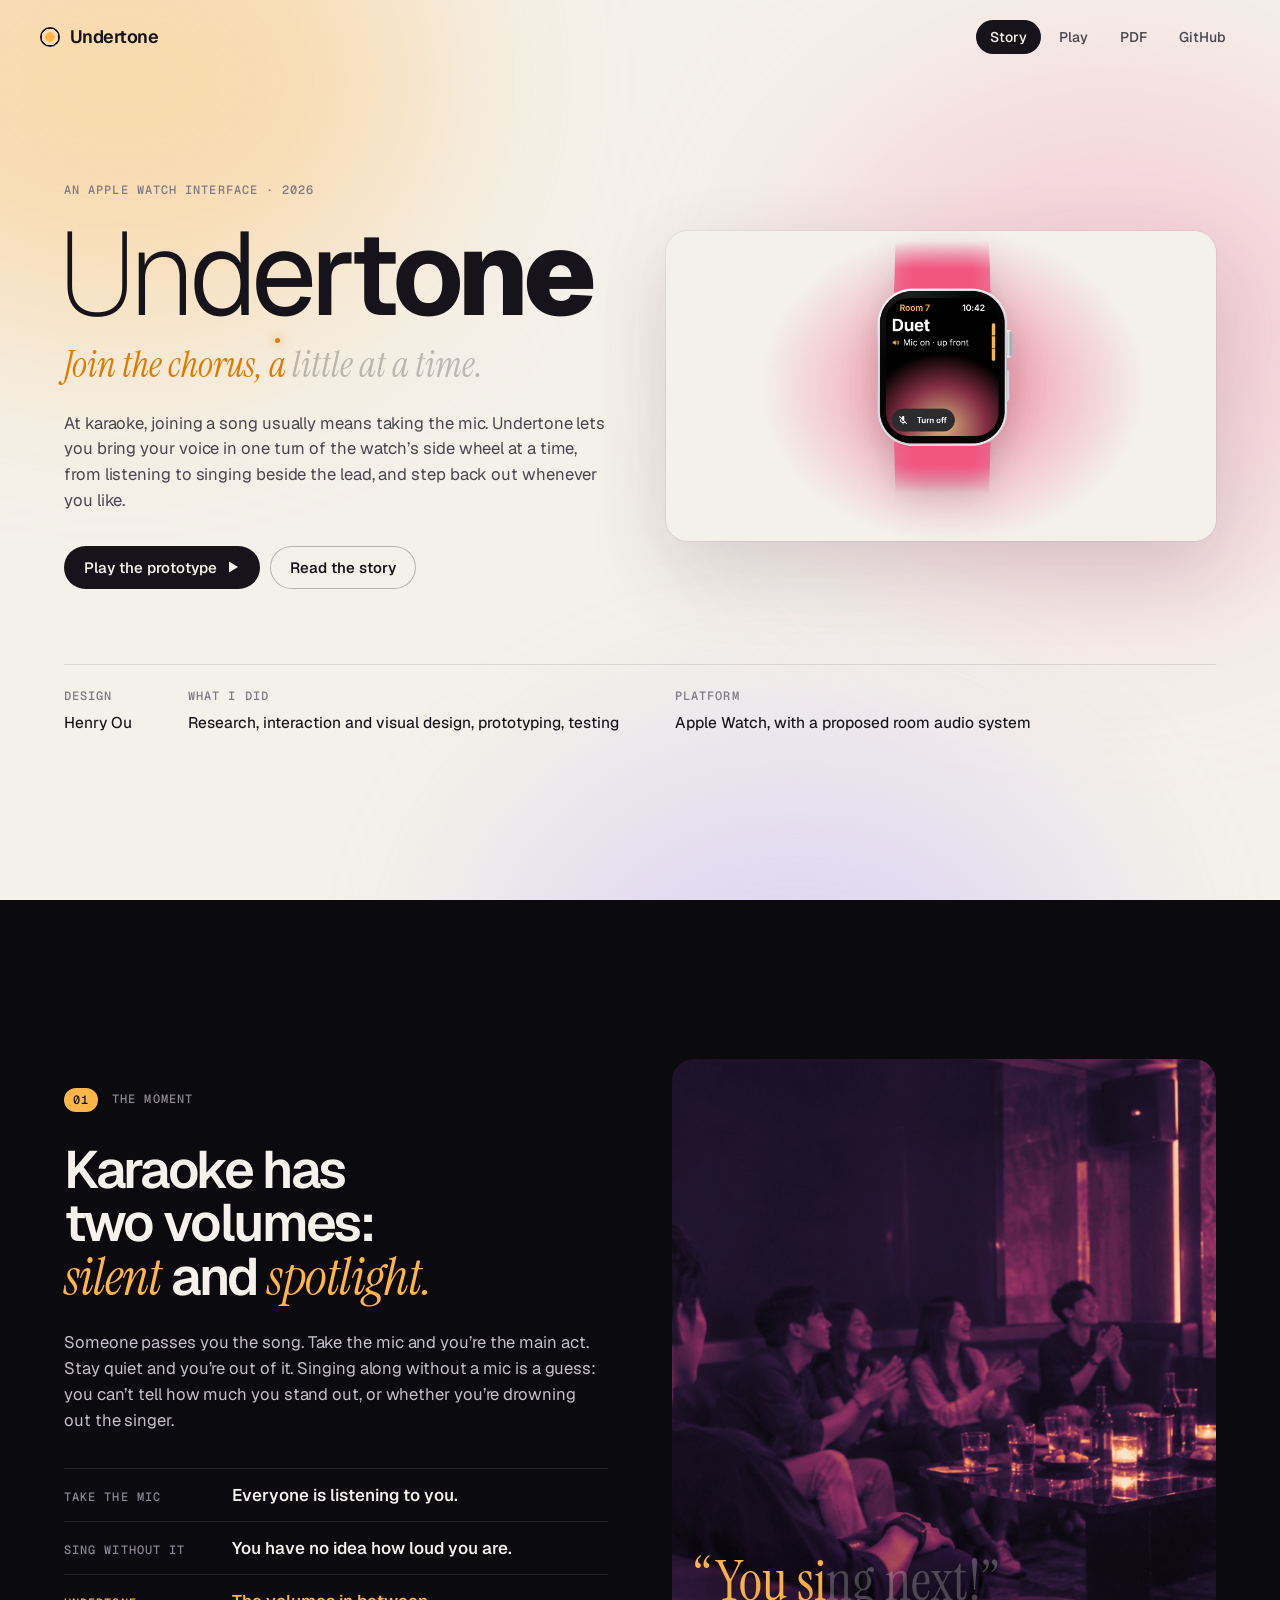
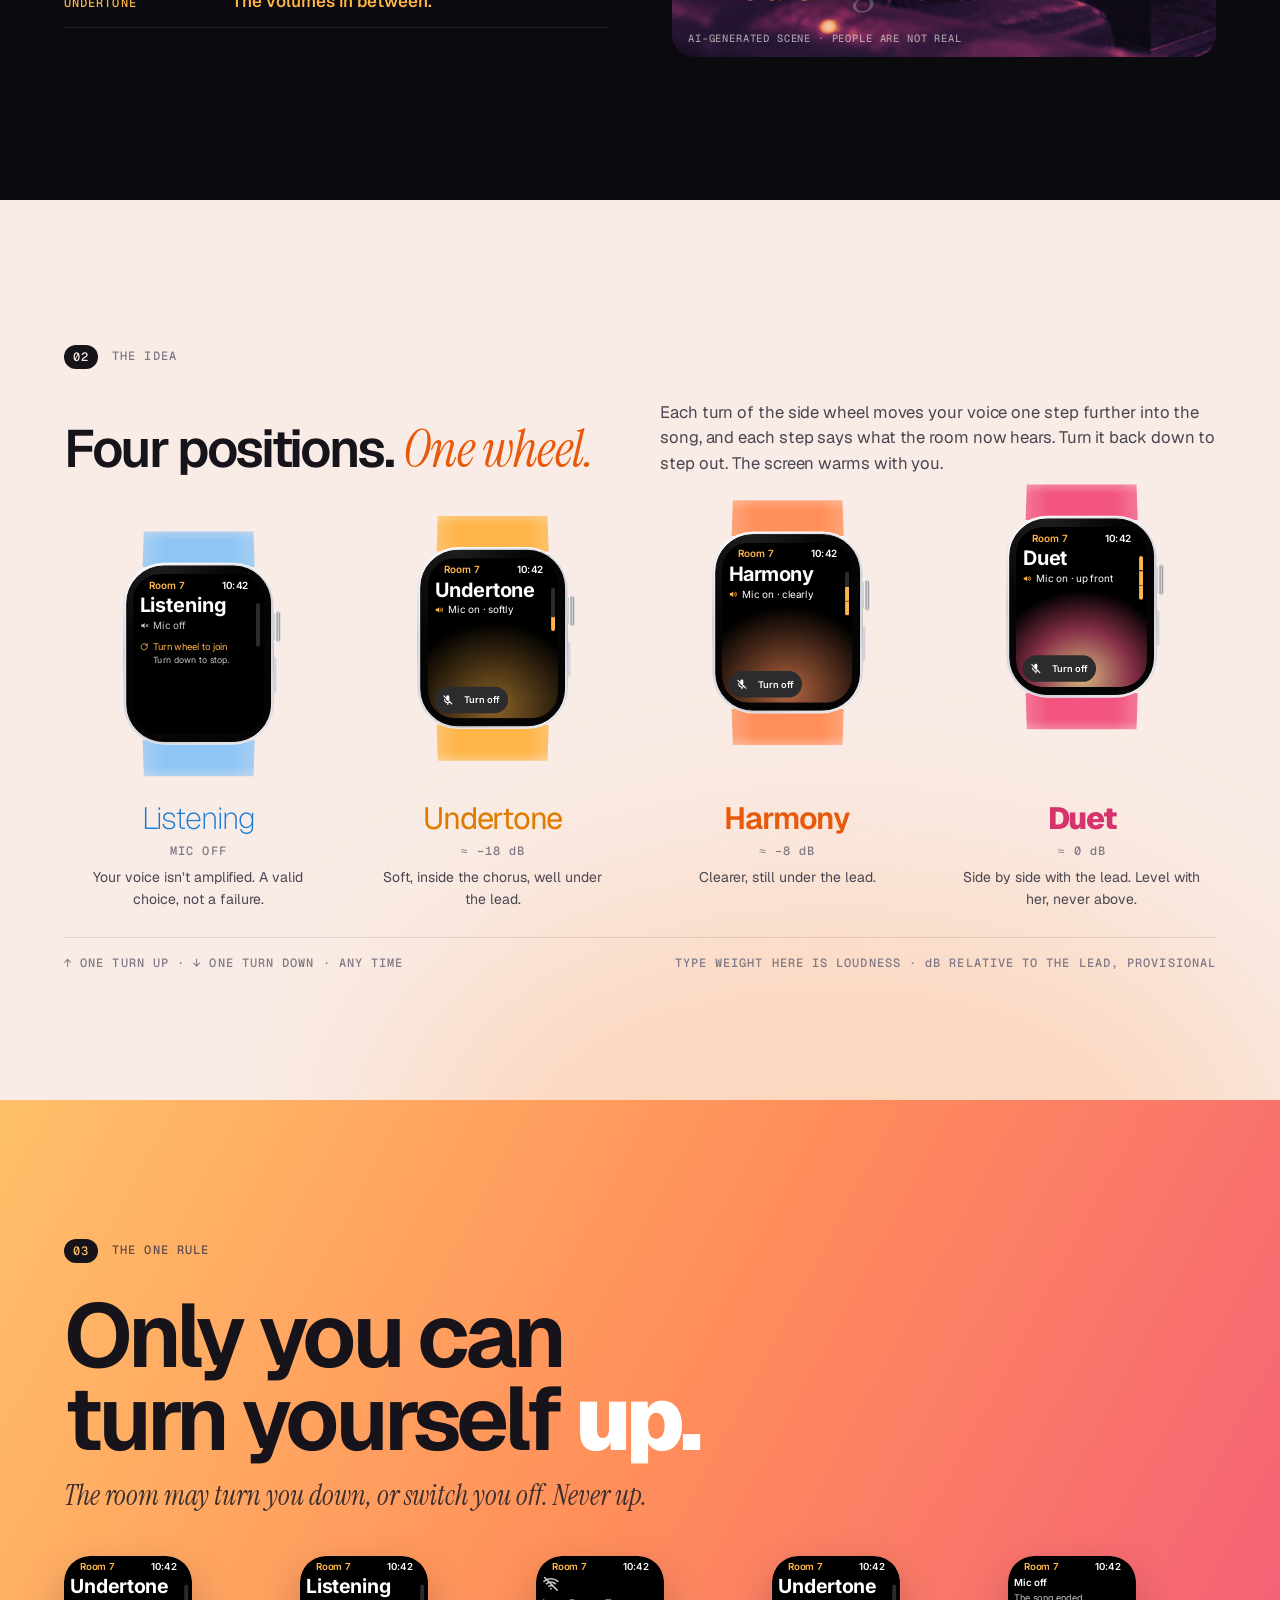
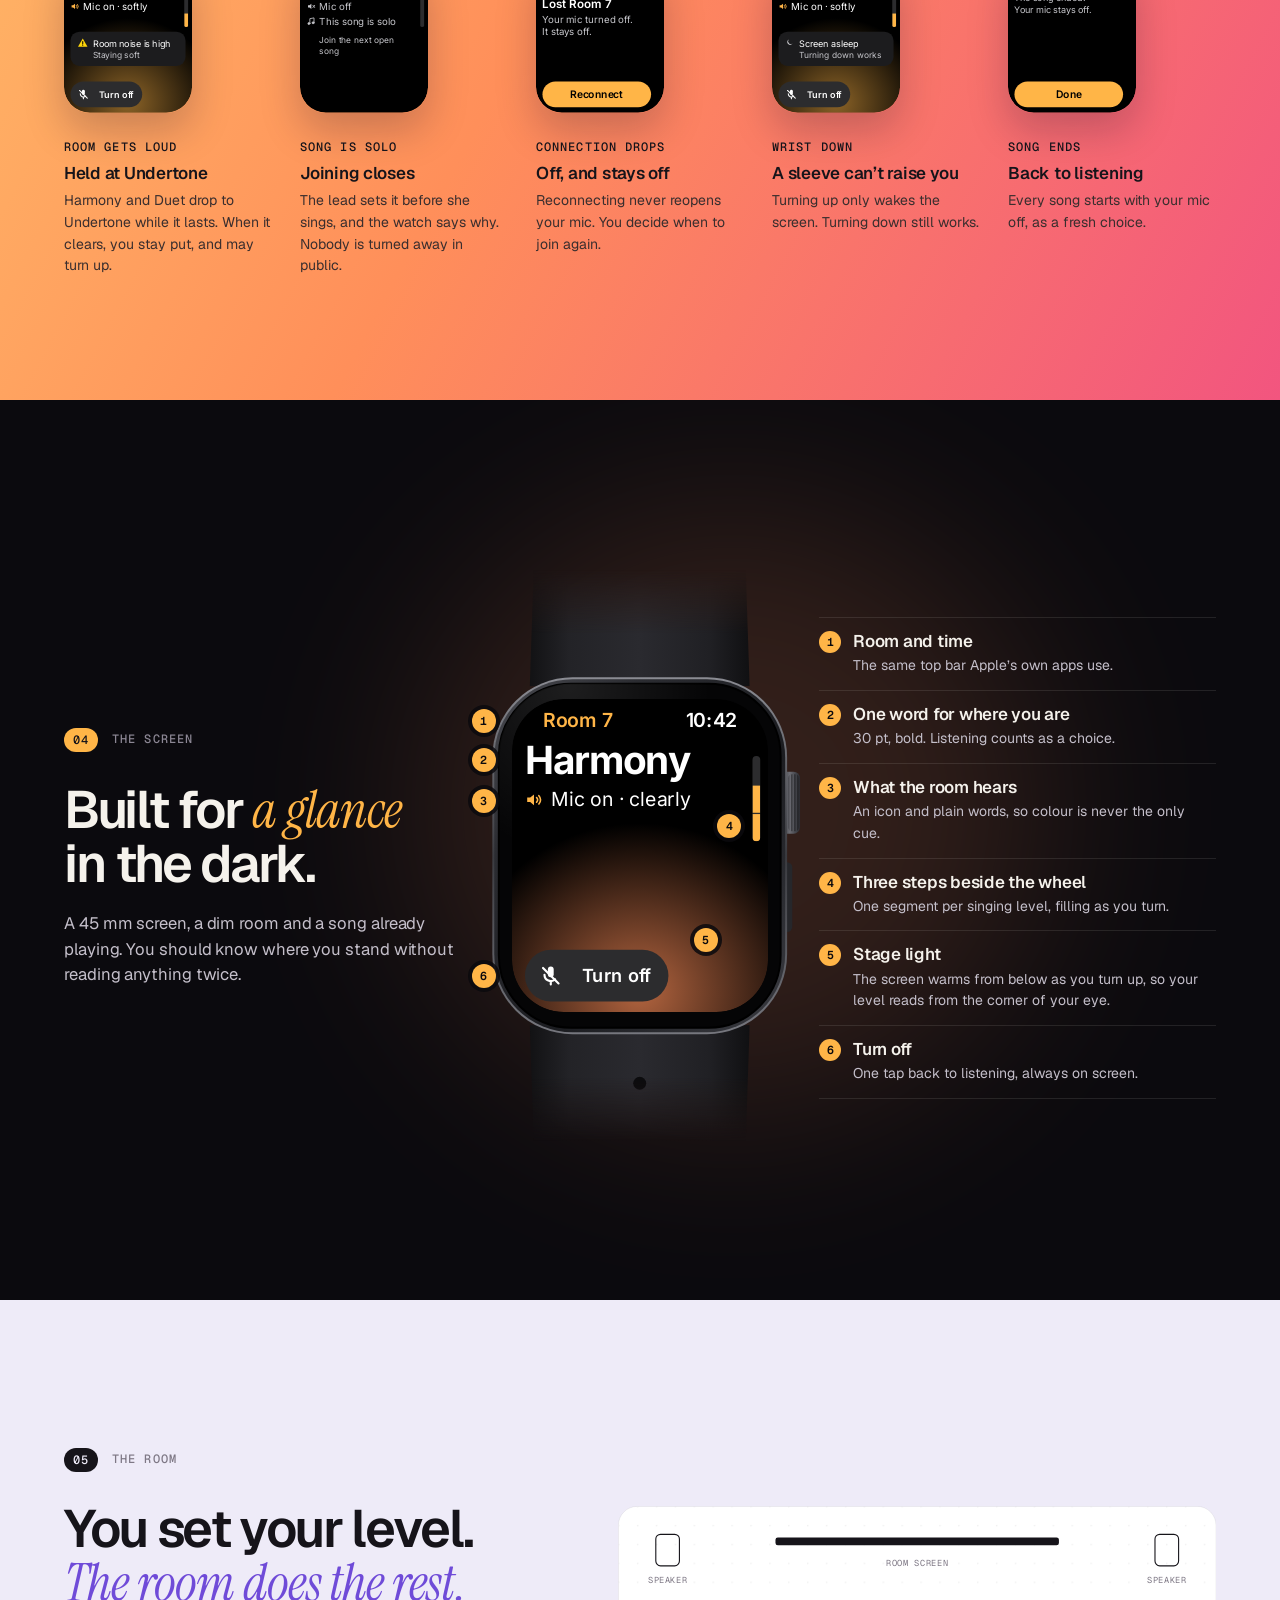
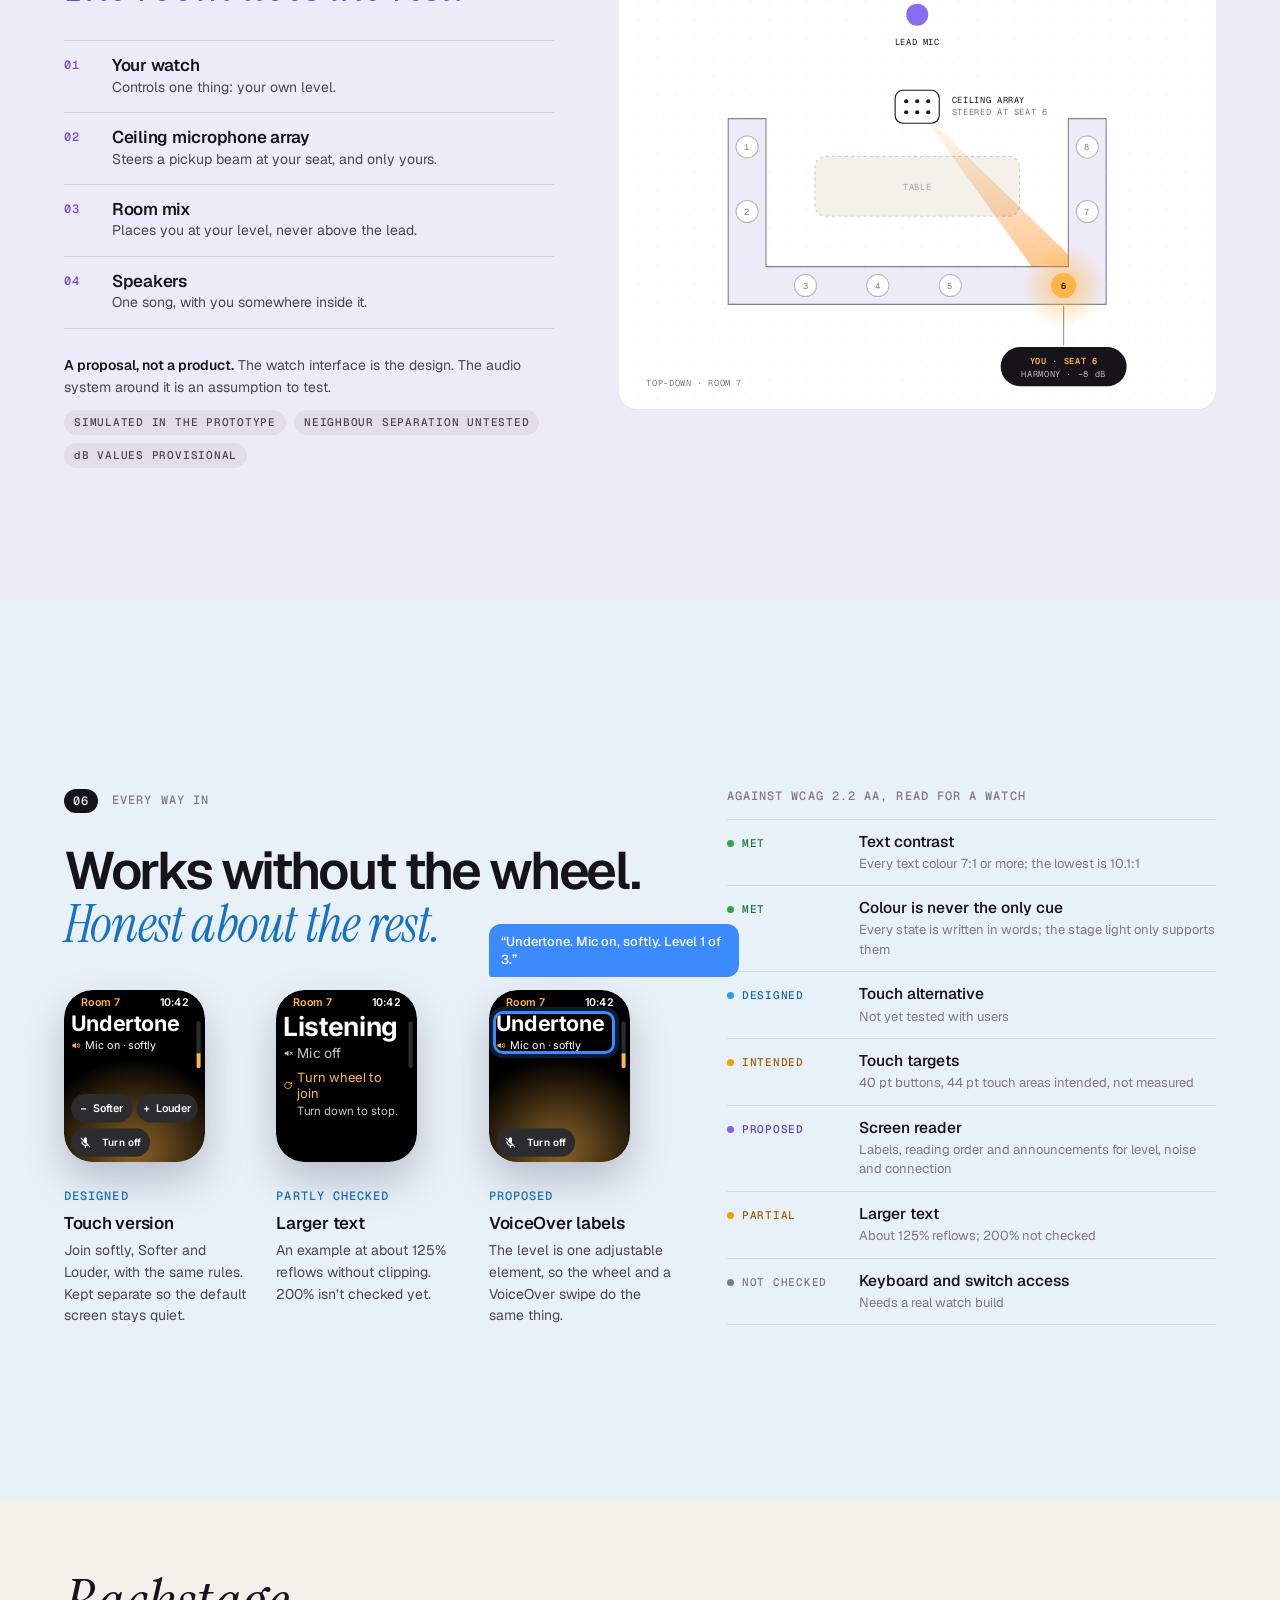
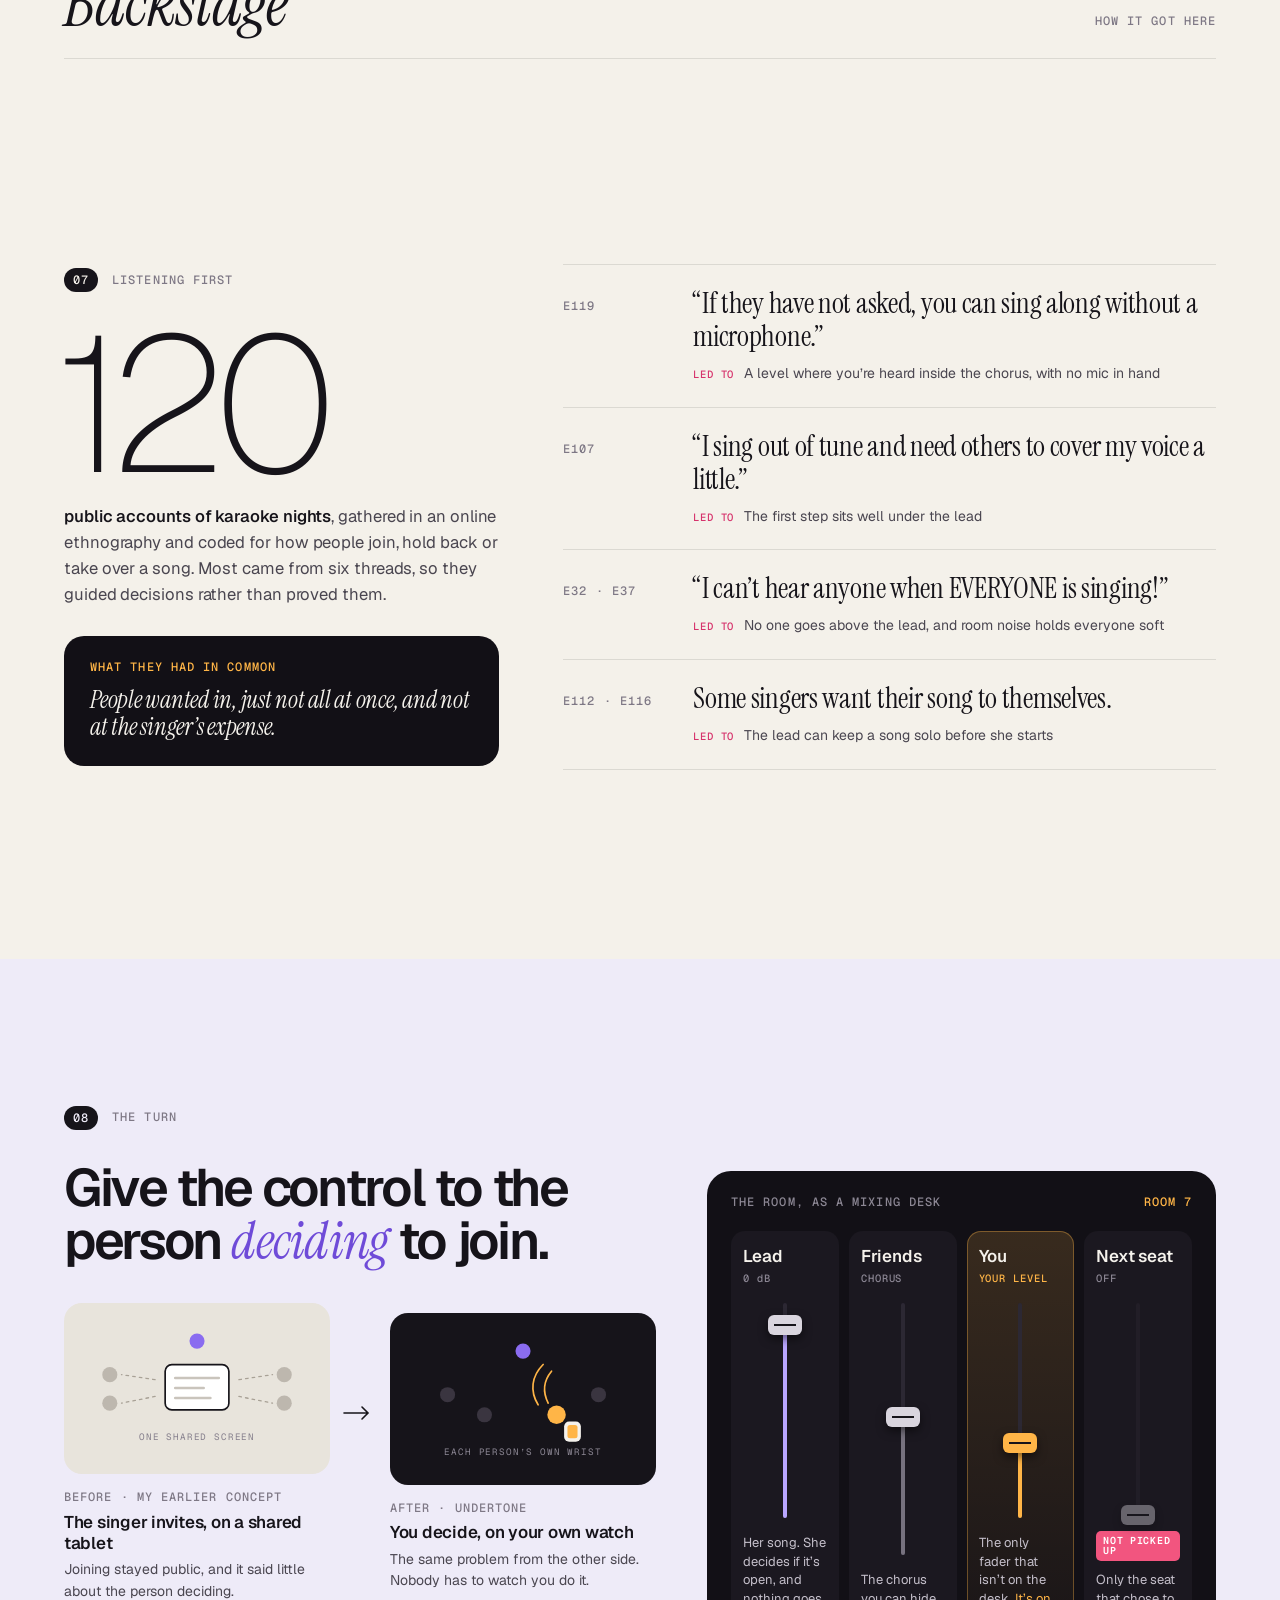
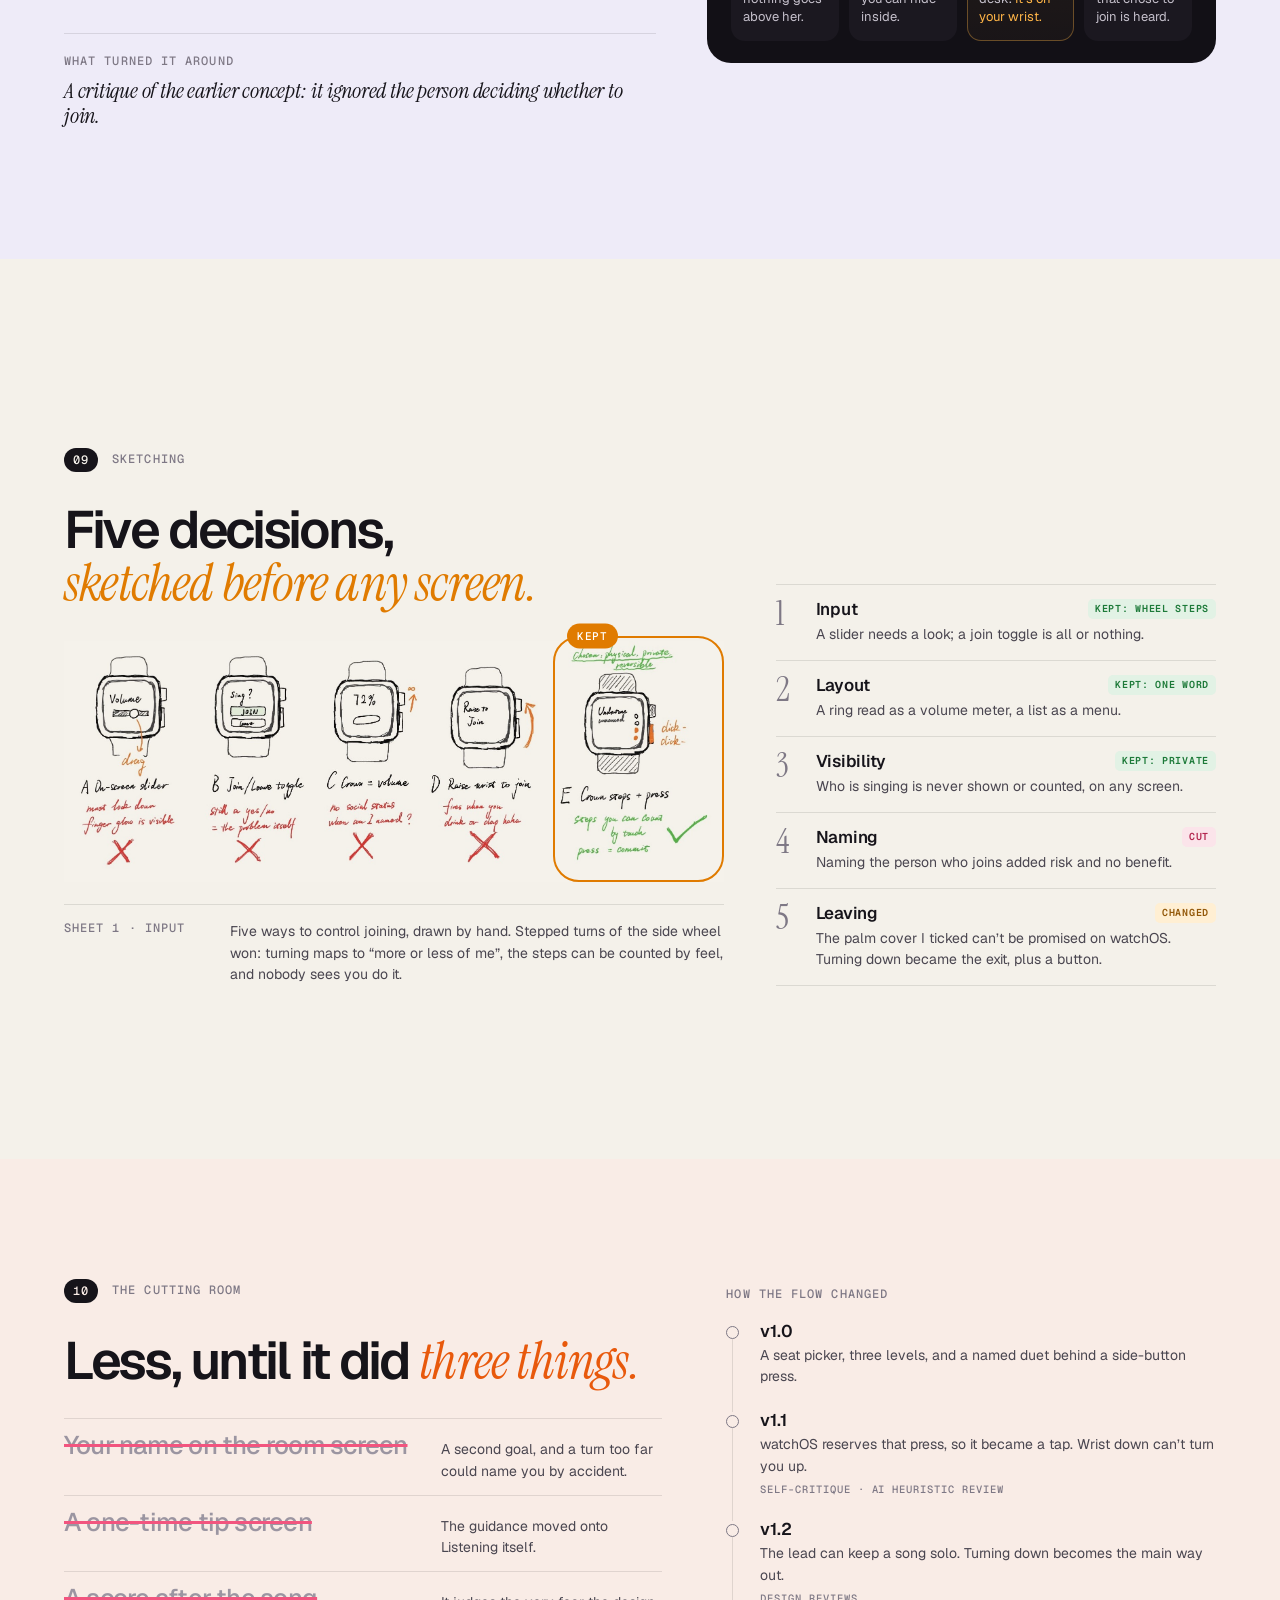
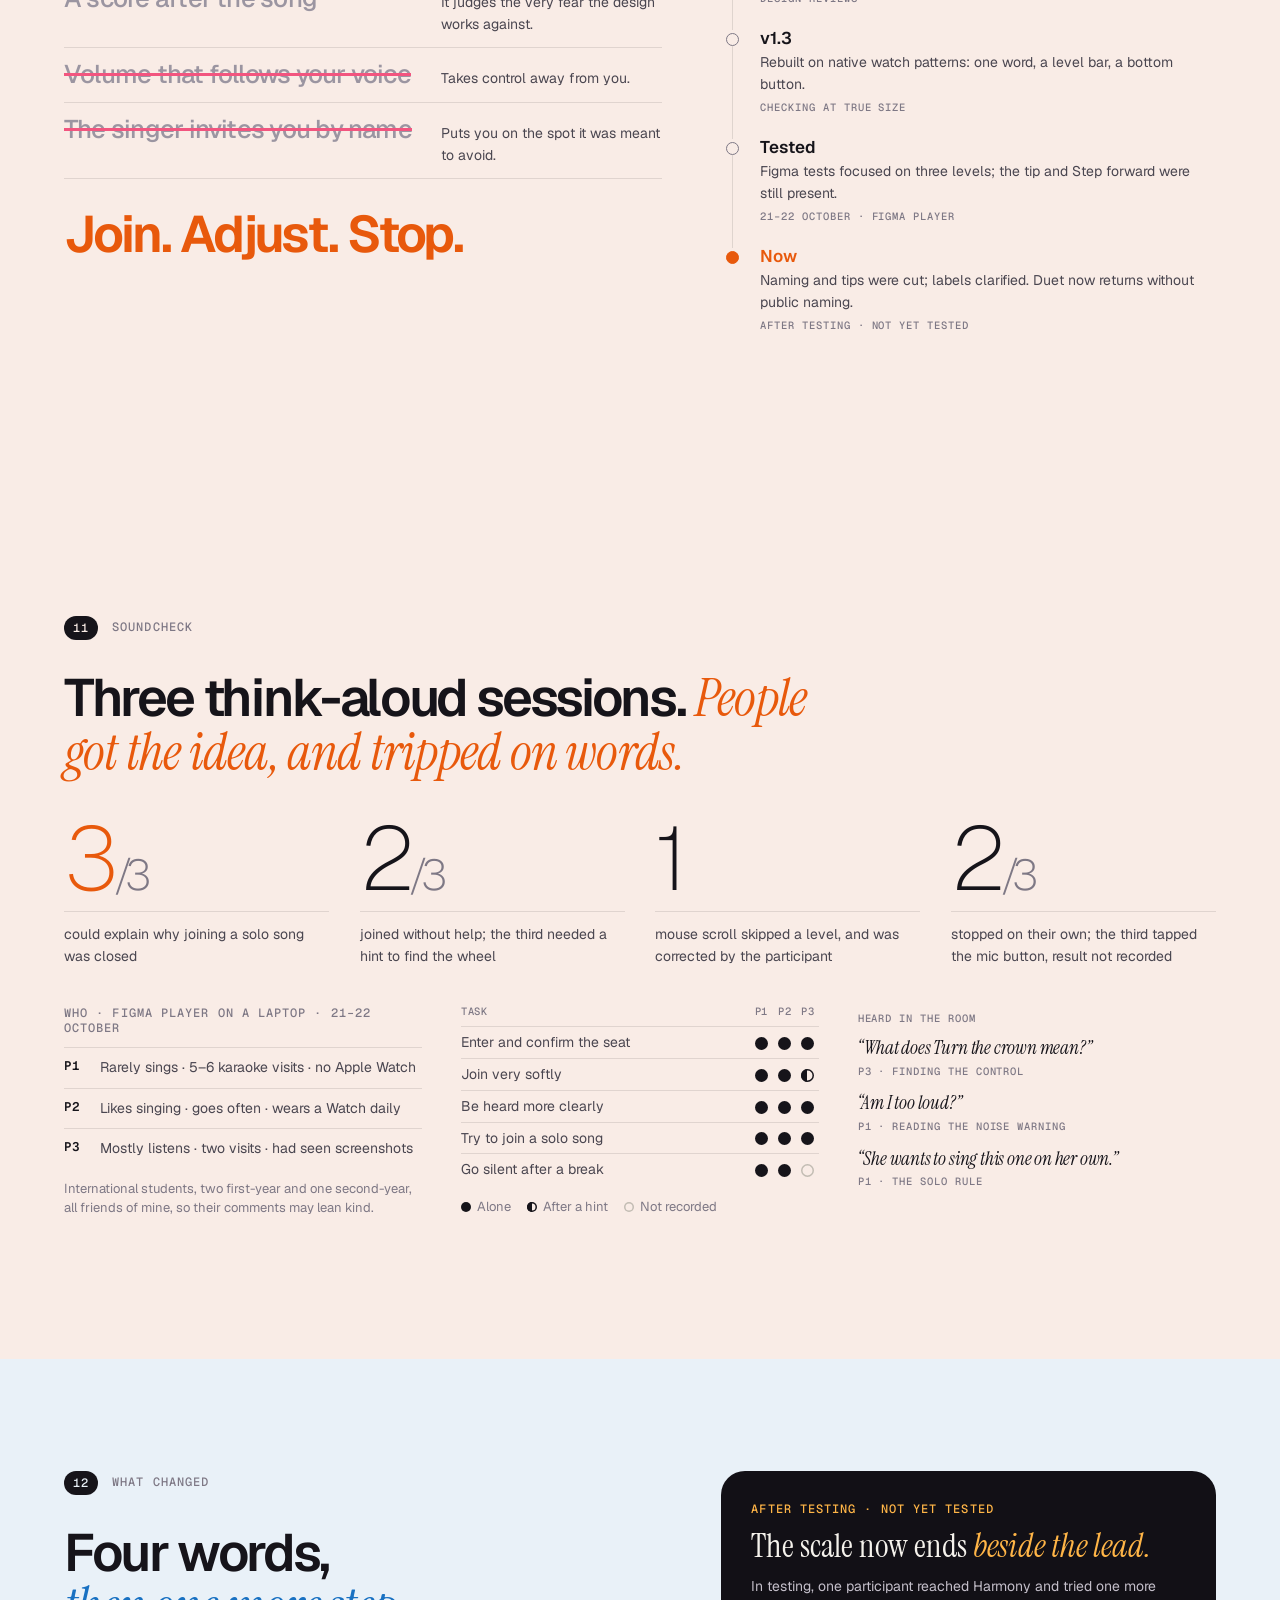
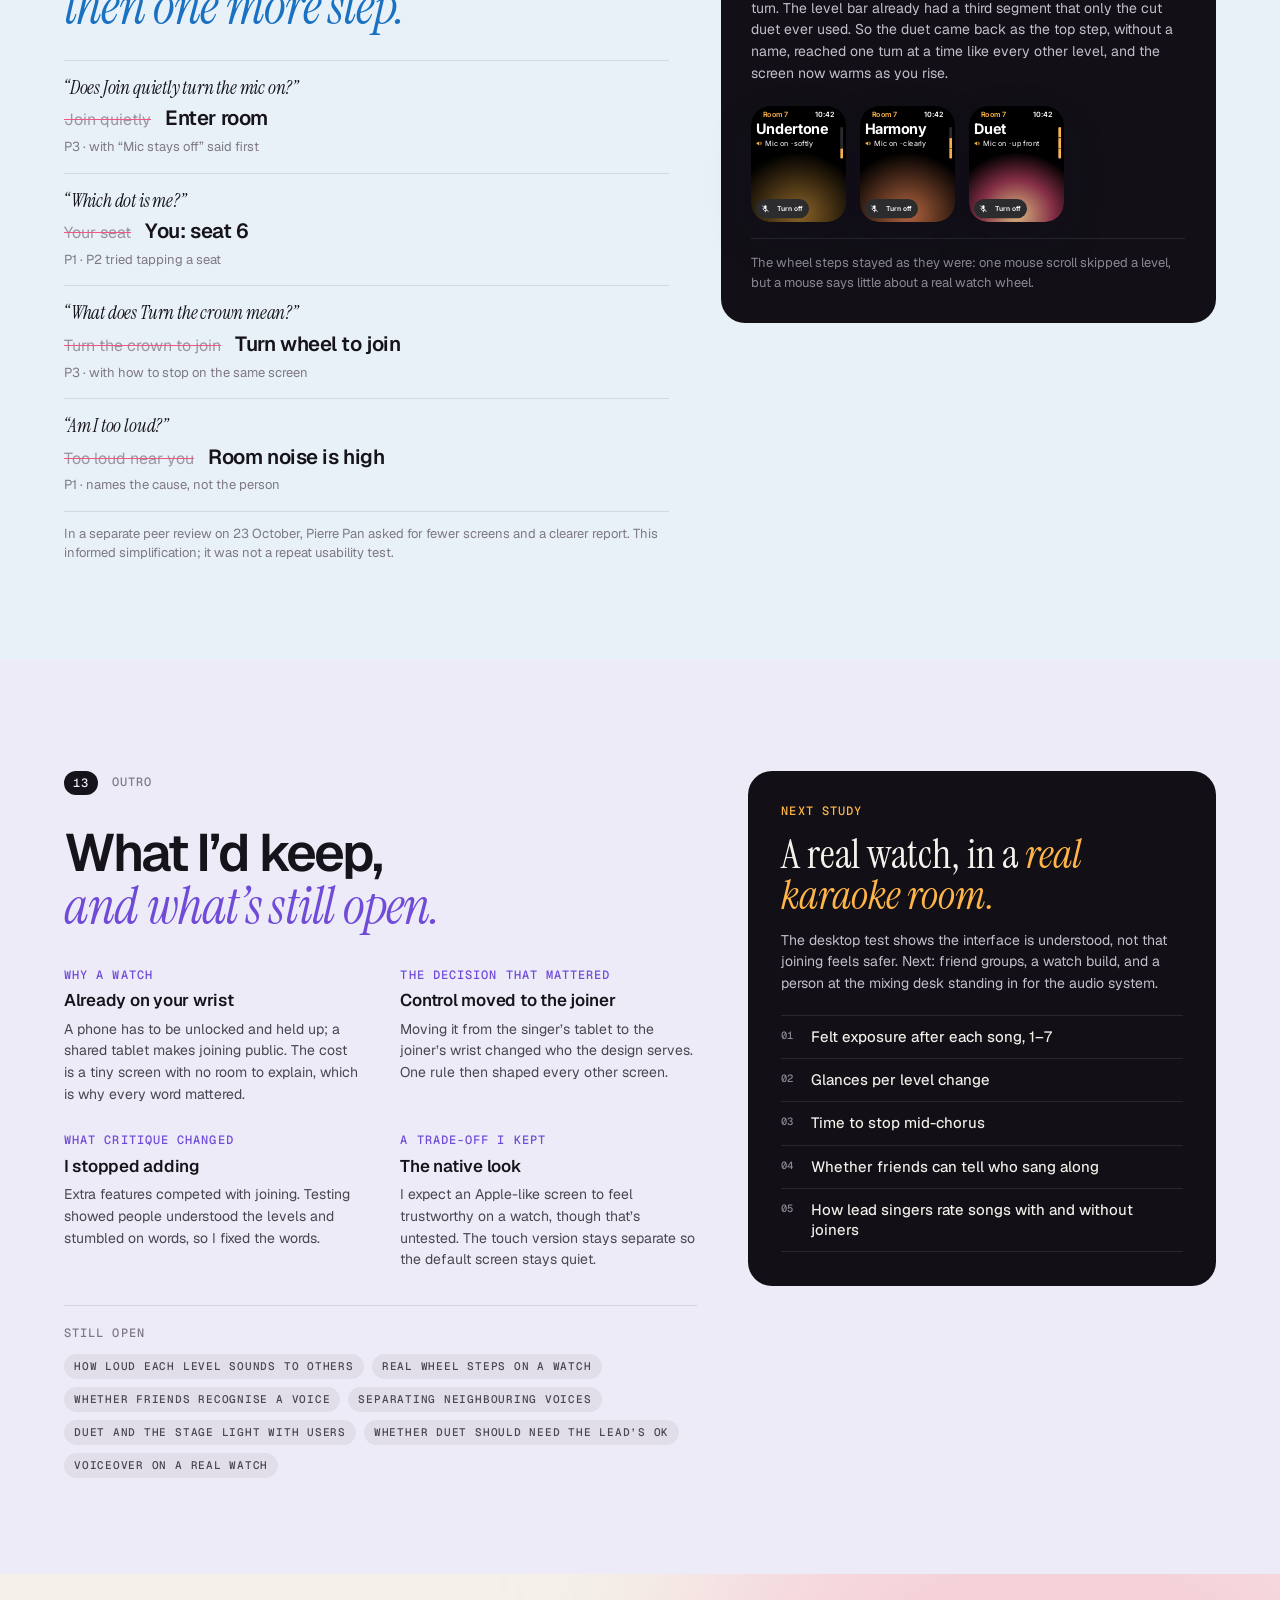
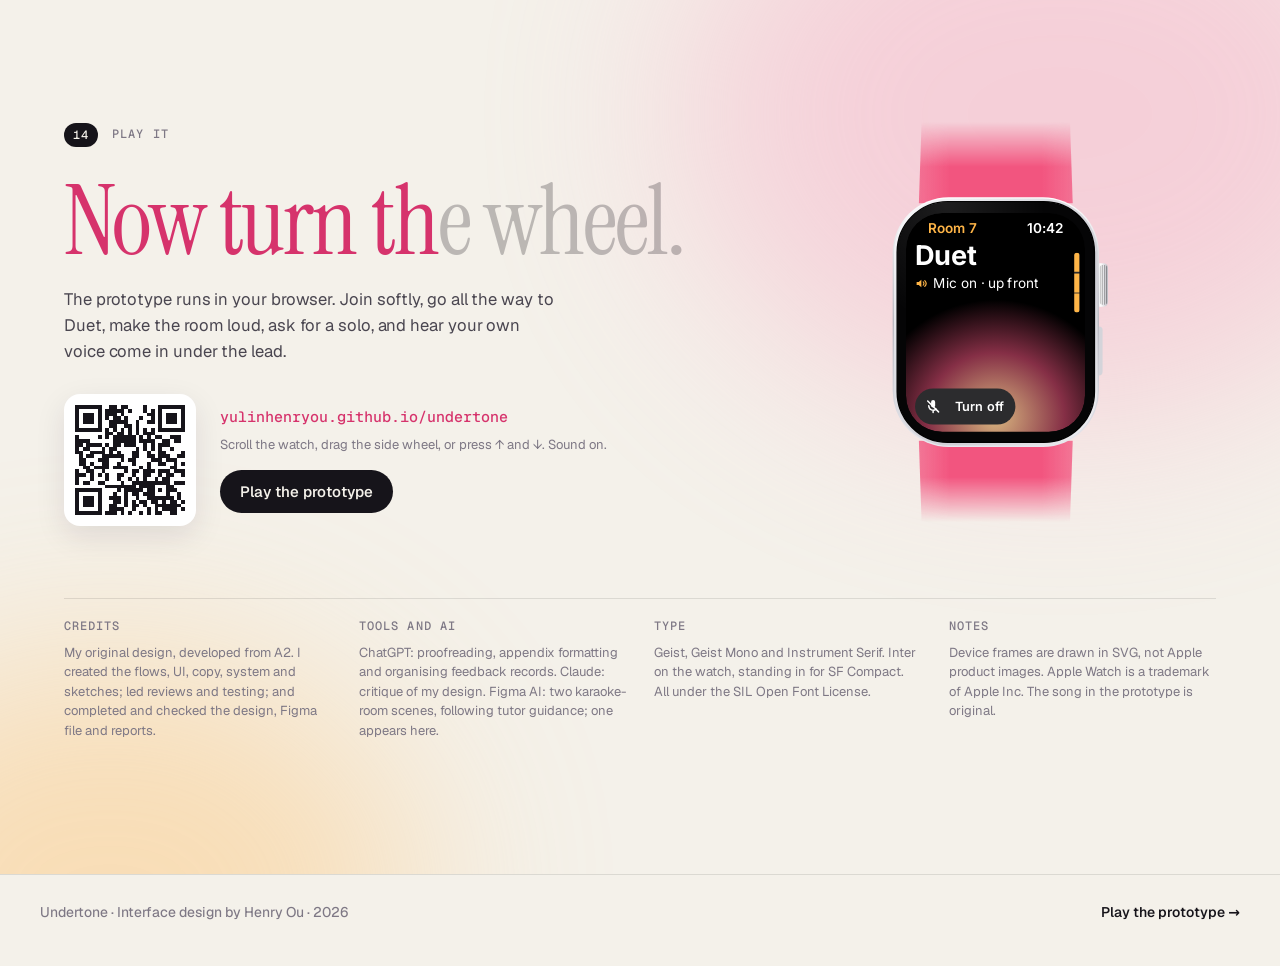
==== commit 837f33af: "Correct authorship credits and usability testing history" ====
--- a/docs/index.html
+++ b/docs/index.html
@@ -297,8 +297,8 @@
       <div class="v"><i></i><b>v1.1</b><p class="body">watchOS reserves that press, so it became a tap. Wrist down can’t turn you up.</p><p class="mono">Self-critique · AI heuristic review</p></div>
       <div class="v"><i></i><b>v1.2</b><p class="body">The lead can keep a song solo. Turning down becomes the main way out.</p><p class="mono">Design reviews</p></div>
       <div class="v"><i></i><b>v1.3</b><p class="body">Rebuilt on native watch patterns: one word, a level bar, a bottom button.</p><p class="mono">Checking at true size</p></div>
-      <div class="v"><i></i><b>Tested</b><p class="body">Duet, naming and the tip removed. Listening, Undertone and Harmony.</p><p class="mono">Peer review</p></div>
-      <div class="v fin"><i></i><b>Now</b><p class="body">Clearer labels from testing. The duet returns as the top step, without a name.</p><p class="mono">After testing · not yet tested</p></div>
+      <div class="v"><i></i><b>Tested</b><p class="body">Figma tests focused on three levels; the tip and Step forward were still present.</p><p class="mono">21–22 October · Figma player</p></div>
+      <div class="v fin"><i></i><b>Now</b><p class="body">Naming and tips were cut; labels clarified. Duet now returns without public naming.</p><p class="mono">After testing · not yet tested</p></div>
     </div>
   </div>
 </section>
@@ -315,7 +315,7 @@
       <div class="m"><b>2<small>/3</small></b><p class="body">stopped on their own; the third tapped the mic button, result not recorded</p></div>
     </div>
     <div class="lower rv">
-      <div class="who"><p class="mono" style="margin-bottom:10px">Who · on a laptop, a mouse wheel as the side wheel</p>
+      <div class="who"><p class="mono" style="margin-bottom:10px">Who · Figma player on a laptop · 21–22 October</p>
         <div><b>P1</b><span class="body">Rarely sings · 5–6 karaoke visits · no Apple Watch</span></div>
         <div><b>P2</b><span class="body">Likes singing · goes often · wears a Watch daily</span></div>
         <div><b>P3</b><span class="body">Mostly listens · two visits · had seen screenshots</span></div>
@@ -349,7 +349,7 @@
         <div class="r"><p class="quote">“What does Turn the crown mean?”</p><div class="ch"><s>Turn the crown to join</s><b>Turn wheel to join</b><span class="small">P3 · with how to stop on the same screen</span></div></div>
         <div class="r"><p class="quote">“Am I too loud?”</p><div class="ch"><s>Too loud near you</s><b>Room noise is high</b><span class="small">P1 · names the cause, not the person</span></div></div>
       </div>
-      <p class="small" style="margin-top:12px">Quotes translated from Chinese. In a follow-up, P3, who had seen the earlier version, found the revised flow clearer; not a first impression, so a retest with someone new is still needed.</p>
+      <p class="small" style="margin-top:12px">In a separate peer review on 23 October, Pierre Pan asked for fewer screens and a clearer report. This informed simplification; it was not a repeat usability test.</p>
     </div>
     <div class="after island rv">
       <p class="mono">After testing · not yet tested</p>
@@ -397,8 +397,8 @@
     </div>
     <div class="wr rv"><div data-s="duet" data-device="1" data-light="1" data-band="#F2557F"></div></div>
     <div class="notes">
-      <div><p class="mono">Credits</p><p class="small">Research, interaction and visual design, prototyping and testing by Henry Ou. Test participants are anonymised as P1–P3.</p></div>
-      <div><p class="mono">Tools and AI</p><p class="small">The design is mine. Claude helped with critique, editing, and building this site, the film and the prototype to my direction; Codex gave design reviews. The photographic karaoke scene is AI-generated.</p></div>
+      <div><p class="mono">Credits</p><p class="small">My original design, developed from A2. I created the flows, UI, copy, system and sketches; led reviews and testing; and completed and checked the design, Figma file and reports.</p></div>
+      <div><p class="mono">Tools and AI</p><p class="small">ChatGPT: proofreading, appendix formatting and organising feedback records. Claude: critique of my design. Figma AI: two karaoke-room scenes, following tutor guidance; one appears here.</p></div>
       <div><p class="mono">Type</p><p class="small">Geist, Geist Mono and Instrument Serif. Inter on the watch, standing in for SF Compact. All under the SIL Open Font License.</p></div>
       <div><p class="mono">Notes</p><p class="small">Device frames are drawn in SVG, not Apple product images. Apple Watch is a trademark of Apple Inc. The song in the prototype is original.</p></div>
     </div>
